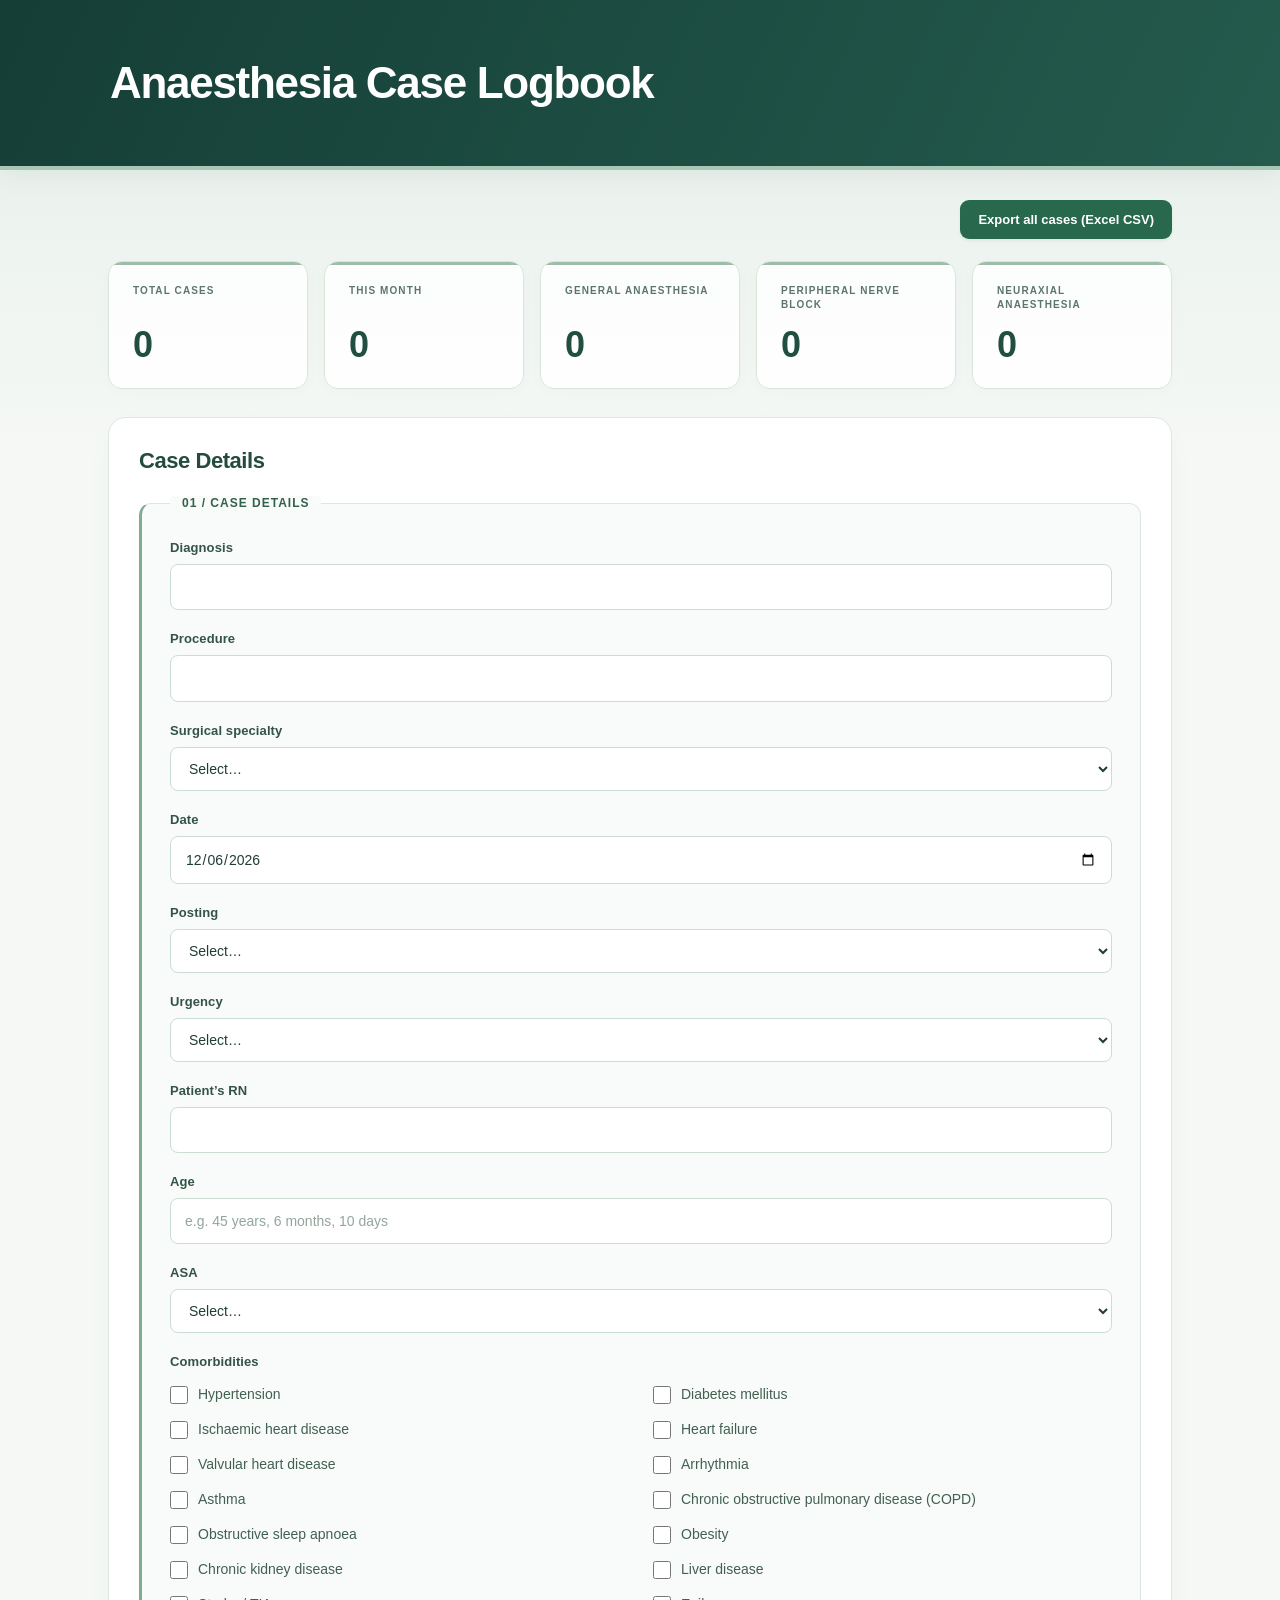
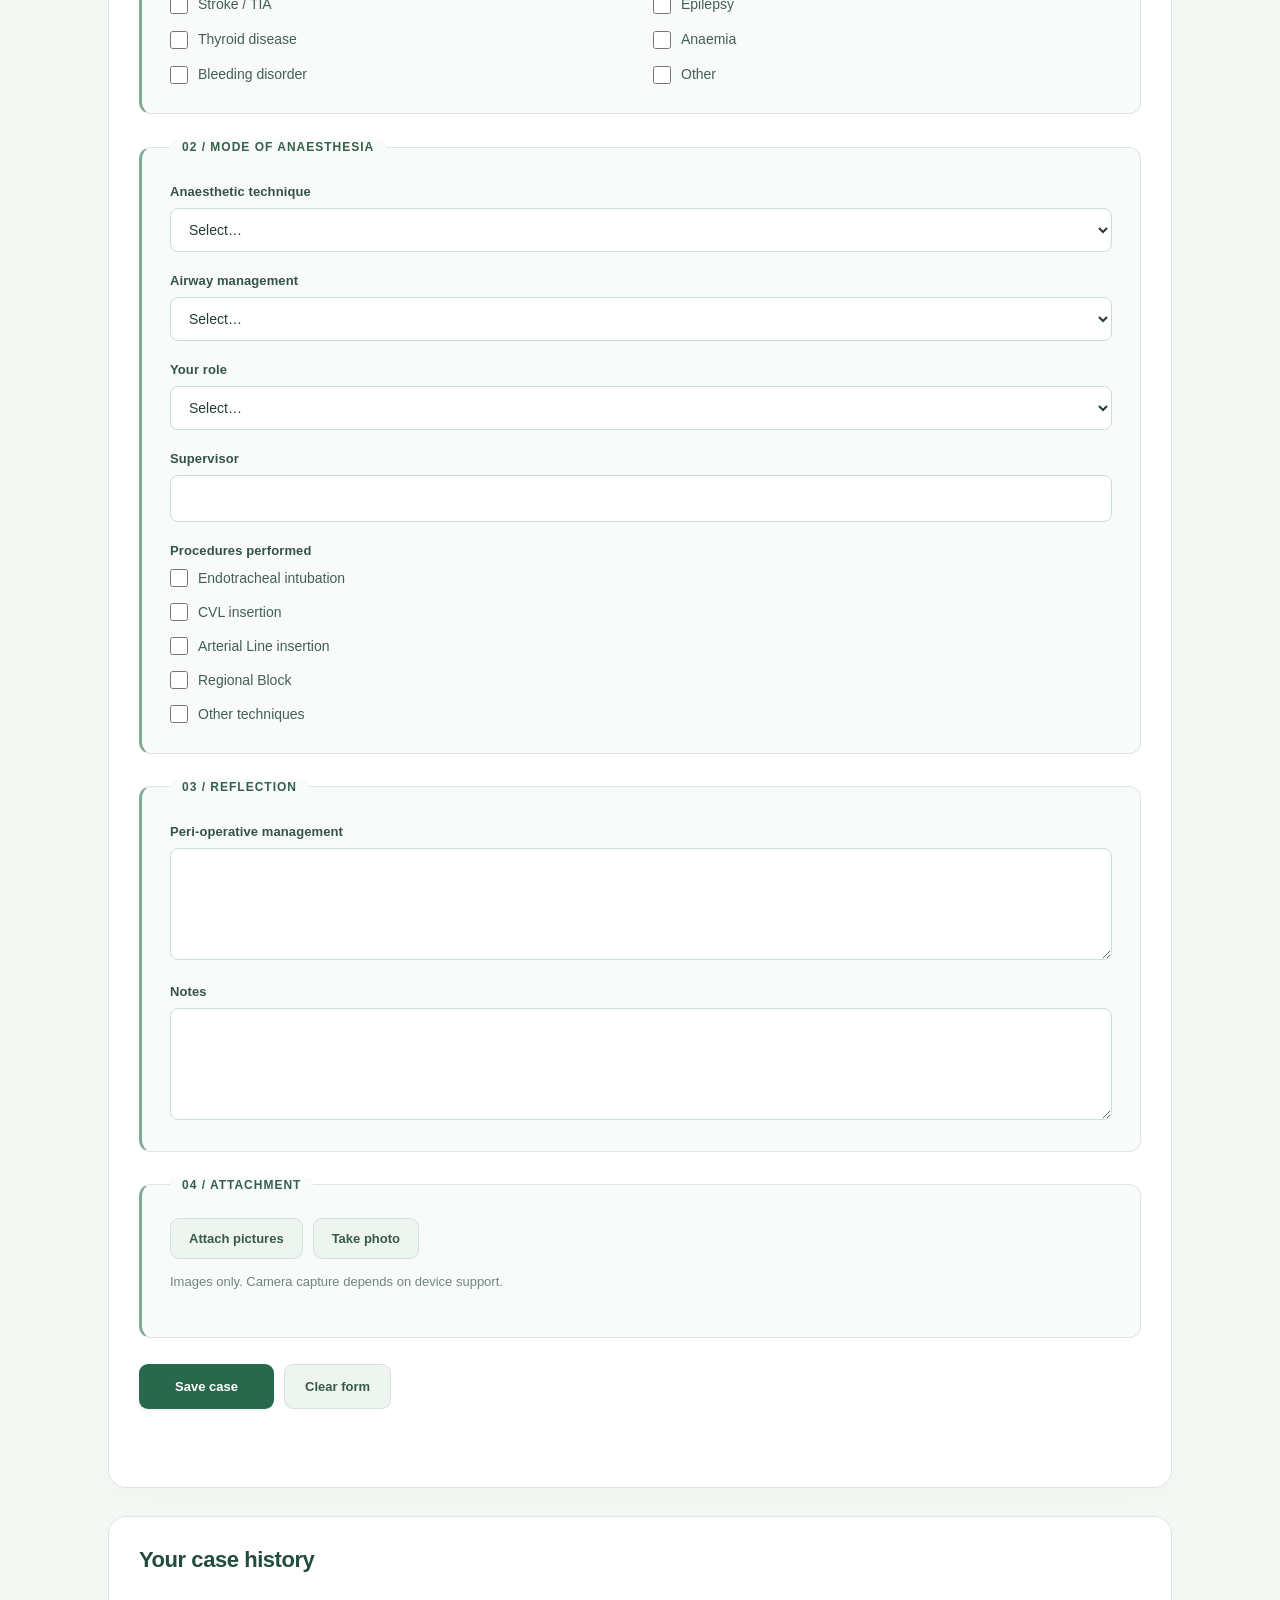
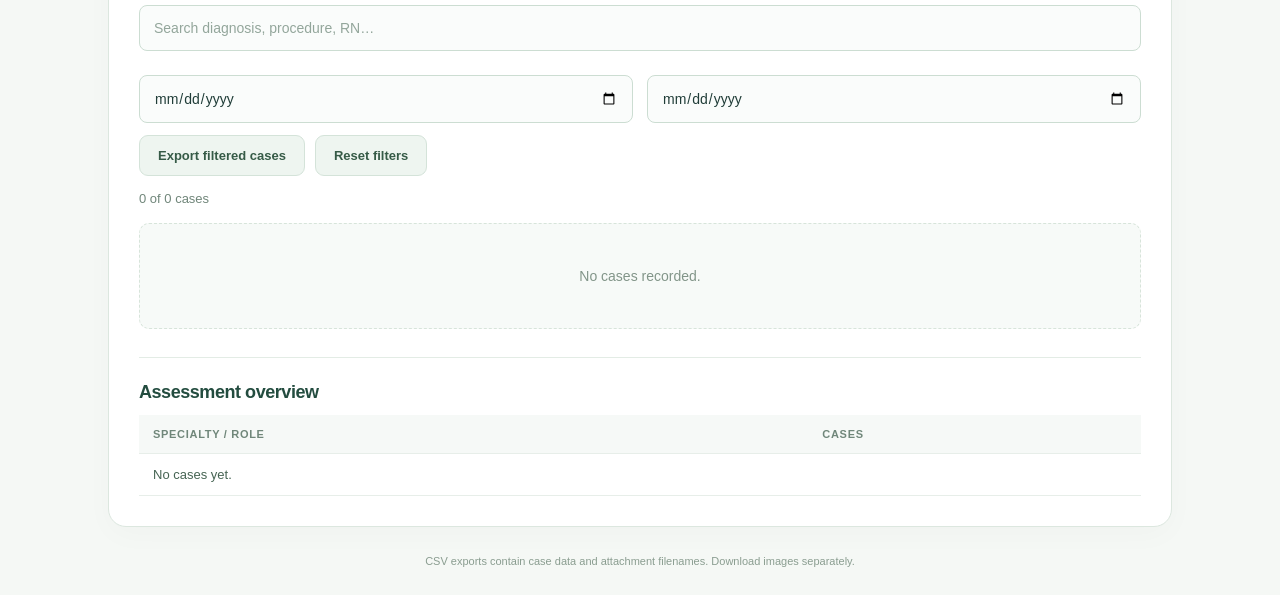
==== index.html @ fd847b2a "Add files via upload" ====
<!doctype html><html lang="en"><head><meta charset="utf-8"><meta name="viewport" content="width=device-width, initial-scale=1"><title>Anaesthesia Case Logbook</title><style>
:root{font-family:system-ui,sans-serif;color:#111111;background:#eeeeee}*{box-sizing:border-box}body{margin:0}header{background:#111111;color:white;padding:26px 5%;display:flex;justify-content:space-between;align-items:center}header small{color:#cccccc;letter-spacing:2px}h1{font-size:24px;margin:8px 0}main{max-width:960px;margin:30px auto;padding:0 24px}.intro{display:flex;justify-content:space-between;align-items:center}h2{font-size:30px;margin:10px 0}p{color:#666666;line-height:1.6}.stats{display:grid;grid-template-columns:repeat(4,1fr);gap:14px;margin:24px 0}.stat,.panel{background:white;border:1px solid #cccccc;border-radius:16px;padding:24px}.stat strong{display:block;font-size:30px;margin:8px 0}.stat span{font-size:13px;color:#666666}.layout{display:grid;grid-template-columns:1fr;gap:24px}.panel h3{margin:0 0 8px;font-size:20px}.fields{display:grid;grid-template-columns:1fr;gap:16px}.wide{grid-column:1/-1}label{font-size:13px;font-weight:600;display:block}input,select,textarea{width:100%;border:1px solid #cccccc;border-radius:8px;background:#fff;padding:11px;font:inherit;margin-top:7px;color:#111111}textarea{min-height:80px;resize:vertical}fieldset{border:0;margin:22px 0;padding:0}legend{font-size:11px;letter-spacing:1.8px;text-transform:uppercase;color:#666666;margin-bottom:16px}button,.button{background:#111111;color:white;border:0;border-radius:8px;padding:12px 18px;font:inherit;font-weight:600;cursor:pointer;text-decoration:none;display:inline-block}.secondary{background:#eeeeee;color:#111111}.actions{display:flex;gap:10px;flex-wrap:wrap}.notice{background:#eeeeee;padding:12px;border-radius:8px;font-size:12px;margin:18px 0;color:#666666}.muted{font-size:13px;color:#666666}.case{border-top:1px solid #cccccc;padding:17px 0}.case strong{display:block;margin:6px 0}.tag{font-size:11px;background:#eeeeee;padding:4px 8px;border-radius:20px;display:inline-block;margin-right:5px}.case button{font-size:12px;padding:6px 10px}.empty{text-align:center;padding:50px 10px;color:#666666}#status{min-height:24px;margin:12px 0;font-size:14px}footer{padding:30px;text-align:center;font-size:12px;color:#666666}.filters{display:flex;gap:10px}.filters input{margin:12px 0}.report{margin-top:24px}table{width:100%;border-collapse:collapse;font-size:13px}td,th{padding:10px;text-align:left;border-bottom:1px solid #cccccc}@media(max-width:850px){.layout{grid-template-columns:1fr}.stats{grid-template-columns:1fr 1fr}.intro{display:block}}@media(max-width:450px){.fields{grid-template-columns:1fr}.wide{grid-column:auto}header{display:block}}
.choices{display:grid;gap:10px;margin-top:10px}.choice{display:flex;align-items:center;gap:10px;font-weight:400}.choice input{width:18px;margin:0;accent-color:#111111}.fieldlabel{font-size:13px;font-weight:600}[hidden]{display:none!important}.attachmentgrid{display:grid;grid-template-columns:repeat(auto-fill,minmax(180px,1fr));gap:16px;margin-top:16px}.attachmentcard{border:1px solid #ccc;padding:12px;border-radius:8px}.attachmentcard img{width:100%;height:140px;object-fit:contain;background:#eee}.attachmentcard p{font-size:12px;overflow-wrap:anywhere}.attachmentcard button{font-size:12px;padding:7px 10px}.intro{justify-content:flex-end}button:disabled{opacity:.5;cursor:wait}button:focus-visible,input:focus-visible,textarea:focus-visible,select:focus-visible{outline:2px solid #111;outline-offset:3px}
:root{color:#193f44;background:#f4f7f6}header{background:#123f43}p{color:#627777}.stat,.panel{border-color:#dce7e3}.stat span{color:#637c7b}input,select,textarea{border-color:#ccdcd7;color:#193f44}legend{color:#678682}button,.button{background:#167368;color:white}.secondary{background:#e9f2ef;color:#28564f}.notice{background:#eef6f2;color:#4f6b64}.muted{color:#6b817d}.case,td,th{border-color:#e5eeea}.tag{background:#eaf4ef;color:#164b42}.empty{color:#7d918b}footer{color:#788c85}.choice input{accent-color:#167368}.attachmentcard{border-color:#ccdcd7}.attachmentcard img{background:#eef6f2}button:focus-visible,input:focus-visible,textarea:focus-visible,select:focus-visible{outline-color:#167368}

#form>fieldset{display:block;min-width:0;margin:24px 0;padding:24px;border:1px solid #ccdcd7;border-radius:12px;background:#f9fcfa}
#form>fieldset>legend{padding:0 10px;margin:0;font-size:13px;font-weight:700;letter-spacing:1px;color:#28564f;background:#f9fcfa}
#form>fieldset .fields{margin-top:4px}
@media(max-width:450px){#form>fieldset{padding:18px 14px}}

header{min-height:150px;padding:40px 5%}header h1{font-size:clamp(30px,4vw,44px);line-height:1.2;margin:0}.comorbiditychoices{grid-template-columns:repeat(2,minmax(0,1fr));gap:12px 20px}@media(max-width:550px){header{min-height:130px;padding:32px 24px}.comorbiditychoices{grid-template-columns:1fr}}

/* Refined clinical logbook appearance */
:root{font-family:-apple-system,BlinkMacSystemFont,"Segoe UI",sans-serif;color:#203d38;background:#edf3ef;font-size:15px}
body{background:linear-gradient(180deg,#e4eee8 0,#f5f8f5 440px);min-height:100vh}
header{min-height:170px;padding:42px max(28px,calc((100vw - 1060px)/2));background:linear-gradient(115deg,#153e36,#245b4d);border-bottom:4px solid #a8c8b5;box-shadow:0 6px 24px #153e3610}
header h1{font-size:clamp(30px,3.8vw,44px);font-weight:650;letter-spacing:-1.3px;line-height:1.2;max-width:800px;color:#fff}
main{max-width:1120px;padding:0 28px;margin:30px auto 0}.intro{margin-bottom:22px}.intro button{font-size:13px}
.stats{gap:16px;margin:0 0 28px}.stat{border:1px solid #d9e6de;border-radius:14px;padding:22px 24px;background:#ffffffd9;box-shadow:0 4px 16px #1e493405;position:relative;overflow:hidden}.stat:before{content:"";position:absolute;top:0;left:0;right:0;height:3px;background:#9fbcab}.stat strong{font-size:36px;font-weight:600;letter-spacing:-1px;margin:12px 0 0;color:#204e40}.stat span{font-size:10px;font-weight:700;letter-spacing:1.1px;color:#5c766b}
.layout{gap:28px}.panel{padding:30px;border:1px solid #dce7df;border-radius:18px;background:#fff;box-shadow:0 8px 30px #203d3806}.panel h3{font-size:22px;font-weight:650;letter-spacing:-.45px;color:#234c3f;margin-bottom:20px}
#form>fieldset{margin:22px 0 26px;padding:26px 28px 28px;border:1px solid #dbe7df;border-left:3px solid #83aa94;border-radius:12px;background:#f8fbf9}
#form>fieldset>legend{font-size:12px;letter-spacing:1px;font-weight:750;color:#35604b;padding:0 12px;background:#f8fbf9;border-radius:4px}
.fields{gap:21px}.fields>div>label,.fieldlabel{font-size:13px;font-weight:600;letter-spacing:.1px;color:#345347}
input,select,textarea{margin-top:9px;padding:12px 14px;border:1px solid #ccddd2;border-radius:8px;background:#fff;color:#203d38;font-size:14px;line-height:1.45;transition:border-color .15s,box-shadow .15s}
textarea{min-height:112px}input::placeholder,textarea::placeholder{color:#93a69b}
input:focus,select:focus,textarea:focus{outline:none;border-color:#5b9272;box-shadow:0 0 0 3px #dfeee4}
button,.button{background:#28694e;border-radius:9px;padding:12px 18px;font-size:13px;font-weight:650;box-shadow:0 2px 3px #193f4410;transition:background .15s,transform .15s}
button:hover{background:#20583f}button:active{transform:translateY(1px)}.secondary{background:#eef5f0;color:#365b47;border:1px solid #d4e3d9;box-shadow:none}.secondary:hover{background:#e2ede5}.actions{gap:10px}#save{min-width:135px;padding:14px 24px}#reset{padding:14px 20px}
.choices{gap:13px}.choice{font-size:14px;color:#426052;font-weight:400;line-height:1.5}.choice input{accent-color:#28694e;box-shadow:none;flex-shrink:0;width:18px;height:18px}.comorbiditychoices{gap:14px 24px;padding-top:5px}
.tag{background:#eef5f0;color:#48705a;border:1px solid #e0ebe3;padding:5px 10px;font-size:11px;line-height:1.5;margin:3px 5px 3px 0}
.case{padding:22px 0;border-color:#e5ede7}.case strong{font-size:17px;font-weight:600;color:#2a4e3c;margin:8px 0}.case .muted{font-size:12px}.case button{padding:8px 13px;font-size:12px}
.muted,p{color:#70867a}.filters{gap:14px}.filters input{background:#fafcfb}.empty{padding:44px 20px;background:#f7faf8;border:1px dashed #d7e4da;border-radius:10px;font-size:14px;color:#829589}
.report{padding-top:24px;margin-top:28px;border-top:1px solid #e3ece5}.report h3{font-size:18px;margin-bottom:12px}th{font-size:11px;text-transform:uppercase;letter-spacing:.7px;color:#70877a;background:#f6f9f7}td,th{padding:13px 14px;border-color:#e7eee9}td{color:#466453}
.attachmentcard{border-color:#d5e2d8;background:white;padding:14px;border-radius:10px}.attachmentcard img{background:#f2f7f3;border-radius:5px}.attachmentcard p{color:#5f7a68}.attachmentgrid{gap:16px}#status{color:#28694e}footer{font-size:11px;padding:28px;color:#8a9d90}
@media(max-width:650px){main{padding:0 16px;margin-top:22px}header{padding:34px 24px;min-height:145px}header h1{letter-spacing:-.8px}.stats{gap:10px}.stat{padding:18px 16px}.stat strong{font-size:30px}.panel{padding:20px 16px;border-radius:14px}#form>fieldset{padding:22px 16px}.panel h3{font-size:20px}.filters{flex-wrap:wrap}.filters input{flex:1;min-width:130px}}
@media(prefers-reduced-motion:reduce){*{transition:none!important}}
.stats{grid-template-columns:repeat(5,minmax(0,1fr))}.stat span{display:block;min-height:28px;line-height:1.4}@media(max-width:850px){.stats{grid-template-columns:repeat(3,minmax(0,1fr))}}@media(max-width:550px){.stats{grid-template-columns:repeat(2,minmax(0,1fr))}}</style></head><body><header><div><h1>Anaesthesia Case Logbook</h1></div></header><main><div class="intro"><button id="export">Export all cases (Excel CSV)</button></div><div class="stats"><div class="stat"><span>TOTAL CASES</span><strong id="total">0</strong></div><div class="stat"><span>THIS MONTH</span><strong id="month">0</strong></div><div class="stat"><span>GENERAL ANAESTHESIA</span><strong id="ga">0</strong></div><div class="stat"><span>PERIPHERAL NERVE BLOCK</span><strong id="peripheral">0</strong></div><div class="stat"><span>NEURAXIAL ANAESTHESIA</span><strong id="neuraxial">0</strong></div></div><div class="layout"><section class="panel"><h3 id="formtitle">Case Details</h3><form id="form"><fieldset><legend>01 / Case details</legend><div class="fields" id="details"></div></fieldset><fieldset><legend>02 / Mode of Anaesthesia</legend><div class="fields" id="anaesthesia"></div></fieldset><fieldset><legend>03 / Reflection</legend><div class="fields" id="reflection"></div></fieldset><fieldset><legend>04 / Attachment</legend><div class="actions"><button type="button" id="attach" class="secondary">Attach pictures</button><button type="button" id="camera" class="secondary">Take photo</button></div><input type="file" id="fileinput" accept="image/*" multiple hidden><input type="file" id="camerainput" accept="image/*" capture="environment" hidden><p class="muted">Images only. Camera capture depends on device support.</p><div id="attachments" class="attachmentgrid"></div><div id="attachmentstatus" role="status" class="muted"></div></fieldset><div class="actions"><button id="save" type="submit">Save case</button><button class="secondary" type="button" id="reset">Clear form</button></div><div id="status" role="status" aria-live="polite"></div></form></section><section class="panel"><h3>Your case history</h3><div class="filters"><input id="search" aria-label="Search cases" placeholder="Search diagnosis, procedure, RN…"></div><div class="filters"><input type="date" id="from" aria-label="Filter from date"><input type="date" id="to" aria-label="Filter to date"></div><div class="actions"><button id="filteredexport" class="secondary">Export filtered cases</button><button id="clearfilters" class="secondary">Reset filters</button></div><p id="count" class="muted"></p><div id="cases"></div><section class="report"><h3>Assessment overview</h3><table><thead><tr><th>Specialty / Role</th><th>Cases</th></tr></thead><tbody id="summary"></tbody></table></section></section></div></main><footer>CSV exports contain case data and attachment filenames. Download images separately.</footer><script>
const fields=[["diagnosis", "Diagnosis", "text", "details", false], ["procedure", "Procedure", "text", "details", true], ["specialty", "Surgical specialty", ["General surgery", "Orthopaedics", "Obstetrics", "Gynaecology", "ENT", "Urology", "Ophthalmology", "Neurosurgery", "Cardiothoracic", "Vascular", "Plastic surgery", "Paediatric surgery", "Other"], "details", true], ["specialtyOther", "Specify surgical specialty", "text", "details", false], ["date", "Date", "date", "details", true], ["posting", "Posting", ["General", "Paediatric", "Obstetric", "Regional Anaesthesia", "Neuroanaesthesia", "Cardiothoracic (CTC)", "Vascular"], "details", false], ["urgency", "Urgency", ["Elective", "Semi-emergency", "Emergency"], "details", true], ["rn", "Patient\u2019s RN", "text", "details", false], ["age", "Age", "text", "details", false], ["asa", "ASA", ["I", "II", "III", "IV", "V", "VI"], "details", false], ["comorbidities", "Comorbidities", "multi", "details", false], ["comorbiditiesOther", "Other comorbidities", "textarea", "details", false], ["technique", "Anaesthetic technique", ["General anaesthesia", "Total Intravenous Anaesthesia (TIVA)", "Spinal", "Epidural", "Combined spinal\u2013epidural", "Peripheral nerve block", "General + regional", "Sedation", "Monitored anaesthesia care", "Local anaesthesia", "Other"], "anaesthesia", true], ["airway", "Airway management", ["None / spontaneous", "Face mask", "Supraglottic airway", "Endotracheal tube", "Awake intubation", "Tracheostomy", "Other"], "anaesthesia", false], ["role", "Your role", ["Observed", "Assisted", "Performed under direct supervision", "Performed under indirect supervision", "Independent"], "anaesthesia", true], ["supervisor", "Supervisor", "text", "anaesthesia", false], ["skills", "Procedures performed", "multi", "anaesthesia", false], ["cvlSite", "Site of CVL", "text", "anaesthesia", false], ["regionalBlock", "Specify regional block", "text", "anaesthesia", false], ["otherTechniques", "Specify other techniques", "text", "anaesthesia", false], ["management", "Peri-operative management", "textarea", "reflection", false], ["notes", "Notes", "textarea", "reflection", false]];
let records=[],editing=null,pendingAttachments=[],attachmentURLs=[];let attachmentDB;const $=id=>document.getElementById(id),esc=s=>String(s??'').replace(/[&<>"']/g,c=>({'&':'&amp;','<':'&lt;','>':'&gt;','"':'&quot;',"'":'&#39;'}[c]));
const comorbidityOptions=['Hypertension','Diabetes mellitus','Ischaemic heart disease','Heart failure','Valvular heart disease','Arrhythmia','Asthma','Chronic obstructive pulmonary disease (COPD)','Obstructive sleep apnoea','Obesity','Chronic kidney disease','Liver disease','Stroke / TIA','Epilepsy','Thyroid disease','Anaemia','Bleeding disorder','Other'];
const skillOptions=['Endotracheal intubation','CVL insertion','Arterial Line insertion','Regional Block','Other techniques'];
for(const [key,label,type,section,required] of fields){
 let control;
 if(type==='multi'){control='<div id="'+key+'" class="choices '+(key==='comorbidities'?'comorbiditychoices':'')+'">'+(key==='comorbidities'?comorbidityOptions:skillOptions).map((v,i)=>'<label class="choice"><input type="checkbox" name="'+key+'" value="'+esc(v)+'" id="'+key+i+'">'+esc(v)+'</label>').join('')+'</div>'}
 else if(Array.isArray(type)){control='<select id="'+key+'" name="'+key+'" '+(required?'required':'')+'><option value="">Select…</option>'+type.map(v=>'<option>'+esc(v)+'</option>').join('')+'</select>'}
 else if(type==='textarea'){control='<textarea maxlength="3000" id="'+key+'" name="'+key+'"></textarea>'}
 else {control='<input id="'+key+'" name="'+key+'" type="'+type+'" '+(required?'required':'')+' '+(type==='number'?'min="0" max="150" step="0.1"':'maxlength="300"')+'>'}
 if(key==='cvlSite')control=control.replace('maxlength="300"','maxlength="300" placeholder="e.g. Right internal jugular, left femoral, subclavian"');
 if(key==='age')control=control.replace('maxlength="300"','maxlength="300" placeholder="e.g. 45 years, 6 months, 10 days"');
 const wrapper=document.createElement('div');wrapper.className=(type==='textarea'||type==='multi'||['procedure','diagnosis'].includes(key))?'wide':'';wrapper.id=key+'Field';wrapper.innerHTML=(type==='multi'?'<div class="fieldlabel">'+label+'</div>':'<label for="'+key+'">'+label+'</label>')+control;$(section).appendChild(wrapper)
}
function selectedComorbidities(){return [...document.querySelectorAll('input[name="comorbidities"]:checked')].map(x=>x.value)}
function selectedSkills(){return [...document.querySelectorAll('input[name="skills"]:checked')].map(x=>x.value)}
function conditional(){const selected=selectedSkills();for(const [key,show] of [['cvlSite',selected.includes('CVL insertion')],['comorbiditiesOther',selectedComorbidities().includes('Other')],['specialtyOther',$('specialty').value==='Other'],['regionalBlock',selected.includes('Regional Block')],['otherTechniques',selected.includes('Other techniques')]]){$(key+'Field').hidden=!show;$(key).disabled=!show;$(key).required=show}}
$('specialty').onchange=conditional;for(const input of document.querySelectorAll('input[name="skills"],input[name="comorbidities"]'))input.onchange=conditional;
function normalise(r){const data={...r};if(!Array.isArray(data.comorbidities)){const old=data.comorbidities||'';data.comorbidities=old?['Other']:[];data.comorbiditiesOther=data.comorbiditiesOther||old}if(!Array.isArray(data.skills)){const old=data.skills||'';data.skills=old?['Other techniques']:[];data.otherTechniques=data.otherTechniques||old}if(data.urgency==='Urgent')data.urgency='Semi-emergency';if(data.notes===undefined)data.notes=data.learning||'';if(data.ageUnit&&data.age!==''&&data.age!=null&&/^\d+(\.\d+)?$/.test(String(data.age)))data.age=String(data.age)+' '+data.ageUnit.toLowerCase();delete data.ageUnit;data.attachments=data.attachments||[];return data}
conditional();

function localDate(){const d=new Date();return d.getFullYear()+'-'+String(d.getMonth()+1).padStart(2,'0')+'-'+String(d.getDate()).padStart(2,'0')}$('date').value=localDate();
async function api(path,opts={}){const storageKey='anaesthesia-case-logbook-v1';let list;try{list=JSON.parse(localStorage.getItem(storageKey)||'[]')}catch{throw Error('Saved data could not be read. Do not clear browser data; keep your backup.')}if(opts.method==='POST'){let data=JSON.parse(opts.body);const now=new Date().toISOString();const old=list.find(x=>x.id===data.id);data={...normalise(old||{}),...data};delete data.ageUnit;data.id=data.id||crypto.randomUUID();data.createdAt=old?.createdAt||now;data.updatedAt=now;list=list.filter(x=>x.id!==data.id);list.push(data);try{localStorage.setItem(storageKey,JSON.stringify(list))}catch{throw Error('Browser storage is unavailable or full. Export your cases for backup.')}return data}if(opts.method==='DELETE'){const id=new URL(path,'https://local.test').searchParams.get('id');localStorage.setItem(storageKey,JSON.stringify(list.filter(x=>x.id!==id)));return {ok:true}}return list.map(normalise).sort((a,b)=>b.date.localeCompare(a.date)||b.updatedAt.localeCompare(a.updatedAt))}
function filtered(){const q=$('search').value.toLowerCase();return records.filter(r=>(!$('from').value||r.date>=$('from').value)&&(!$('to').value||r.date<=$('to').value)&&fields.some(([k])=>String(r[k]||'').toLowerCase().includes(q)))}
function render(){const list=filtered();$('total').textContent=records.length;$('month').textContent=records.filter(r=>r.date.startsWith(localDate().slice(0,7))).length;$('ga').textContent=records.filter(r=>(r.technique.startsWith('General')||r.technique==='Total Intravenous Anaesthesia (TIVA)')).length;$('peripheral').textContent=records.filter(r=>r.technique==='Peripheral nerve block').length;$('neuraxial').textContent=records.filter(r=>['Spinal','Epidural','Combined spinal–epidural'].includes(r.technique)).length;$('count').textContent=list.length+' of '+records.length+' cases';$('cases').innerHTML=list.length?list.map(r=>'<article class="case"><span class="muted">'+esc(r.date)+' · '+esc(r.diagnosis||'No diagnosis')+'</span><strong>'+esc(r.procedure)+'</strong><div><span class="tag">'+esc(r.specialty==='Other'?r.specialtyOther||'Other':r.specialty)+'</span><span class="tag">'+esc(r.technique)+'</span></div><p class="muted">'+esc(r.role)+(r.attachments?.length?' · '+r.attachments.length+' attachment(s)':'')+'</p><div class="actions"><button class="secondary" data-edit="'+r.id+'">View / edit</button><button class="secondary" data-delete="'+r.id+'">Delete</button></div></article>').join(''):'<div class="empty">'+(records.length?'No cases match your filters.':'No cases recorded.')+'</div>';let counts={};for(const r of records){for(const k of ['specialty','role']){const name=(k==='role'?'Role: ':'')+(k==='specialty'&&r.specialty==='Other'?(r.specialtyOther||'Other'):r[k]);counts[name]=(counts[name]||0)+1}}$('summary').innerHTML=Object.entries(counts).sort((a,b)=>b[1]-a[1]).map(([k,v])=>'<tr><td>'+esc(k)+'</td><td>'+v+'</td></tr>').join('')||'<tr><td colspan="2">No cases yet.</td></tr>'}
function reset(){$('attachmentstatus').textContent='';pendingAttachments=[];renderAttachments();editing=null;$('form').reset();$('date').value=localDate();$('save').textContent='Save case';$('formtitle').textContent='Case Details';conditional()}
$('form').onsubmit=async e=>{e.preventDefault();const data=Object.fromEntries(new FormData(e.target));data.skills=selectedSkills();data.comorbidities=selectedComorbidities();for(const key of ['specialtyOther','regionalBlock','otherTechniques','cvlSite','comorbiditiesOther'])if($(key).disabled)data[key]='';data.attachments=pendingAttachments.map(({id,name,type})=>({id,name,type}));if(editing)data.id=editing;$('save').disabled=true;$('status').textContent='Saving…';try{const previous=records.find(r=>r.id===editing)?.attachments||[];await persistAttachments();await api('/api/cases',{method:'POST',body:JSON.stringify(data)});for(const item of previous)if(!data.attachments.some(a=>a.id===item.id))await attachmentOp('delete',item.id).catch(()=>{});records=await api('/api/cases');reset();render();$('status').textContent='Case saved successfully.'}catch(e){$('status').textContent=e.message+' Your form has been kept; try again.'}finally{$('save').disabled=false}};
$('reset').onclick=()=>{reset();$('status').textContent=''};$('cases').onclick=async e=>{const edit=e.target.dataset.edit,del=e.target.dataset.delete;if(edit){const r=records.find(x=>x.id===edit);for(const [k] of fields){if(k==='skills'||k==='comorbidities'){for(const input of document.querySelectorAll('input[name="'+k+'"]'))input.checked=r[k].includes(input.value)}else $(k).value=r[k]??''}pendingAttachments=(r.attachments||[]).map(a=>({...a}));renderAttachments();conditional();editing=r.id;$('save').textContent='Update case';$('formtitle').textContent='Case Details — Edit';$('formtitle').scrollIntoView({behavior:'smooth'});$('status').textContent=''}if(del&&confirm('Delete this case permanently?')){try{const deleted=records.find(r=>r.id===del);await api('/api/cases?id='+del,{method:'DELETE'});for(const a of deleted?.attachments||[])await attachmentOp('delete',a.id).catch(()=>{});records=records.filter(r=>r.id!==del);if(editing===del)reset();render()}catch(e){$('status').textContent=e.message}}};
for(const id of ['search','from','to'])$(id).oninput=render;$('clearfilters').onclick=()=>{for(const id of ['search','from','to'])$(id).value='';render()};
function download(rows){const safe=v=>{let s=(Array.isArray(v)?v.join('; '):String(v??''));if(/^[\s]*[=+@-]/.test(s))s="'"+s;return '"'+s.replace(/"/g,'""')+'"'};const csv='\uFEFF'+[[...fields.map(f=>safe(f[1])),safe('Attachments')].join(','),...rows.map(r=>[...fields.map(([k])=>safe(r[k])),safe((r.attachments||[]).map(a=>a.name).join('; '))].join(','))].join('\r\n');const url=URL.createObjectURL(new Blob([csv],{type:'text/csv;charset=utf-8'}));const a=document.createElement('a');a.href=url;a.download='anaesthesia-logbook-'+localDate()+'.csv';a.click();setTimeout(()=>URL.revokeObjectURL(url),1000)}$('export').onclick=()=>download(records);$('filteredexport').onclick=()=>download(filtered());api('/api/cases').then(r=>{records=r;render()}).catch(e=>{$('cases').innerHTML='<p>Unable to load cases. Please refresh to try again.</p>';$('status').textContent=e.message;$('save').disabled=true;$('export').disabled=true;$('filteredexport').disabled=true});

function openAttachmentDB(){if(!attachmentDB)attachmentDB=new Promise((resolve,reject)=>{if(!window.indexedDB){reject(Error('Image storage is unavailable in this browser.'));return}const req=indexedDB.open('anaesthesia-logbook-attachments',1);req.onupgradeneeded=()=>req.result.createObjectStore('images',{keyPath:'id'});req.onsuccess=()=>resolve(req.result);req.onerror=()=>{attachmentDB=null;reject(Error('Could not open image storage.'))}});return attachmentDB}
async function attachmentOp(action,value){const db=await openAttachmentDB();return new Promise((resolve,reject)=>{const tx=db.transaction('images',action==='get'?'readonly':'readwrite');const store=tx.objectStore('images');const req=store[action](value);let result;req.onsuccess=()=>{result=req.result};tx.oncomplete=()=>resolve(result);tx.onerror=tx.onabort=()=>reject(Error('Image storage failed or is full. Your form has been kept.'))})}
async function persistAttachments(){for(const a of pendingAttachments)if(a.blob)await attachmentOp('put',{id:a.id,blob:a.blob,name:a.name,type:a.type})}
async function renderAttachments(){for(const u of attachmentURLs)URL.revokeObjectURL(u);attachmentURLs=[];const version=++renderAttachments.version;$('attachments').innerHTML='';for(const a of pendingAttachments){const card=document.createElement('div');card.className='attachmentcard';card.innerHTML='<img alt="Attachment preview"><p>'+esc(a.name)+'</p><div class="actions"><button type="button" class="secondary" data-download="'+a.id+'">Download</button><button type="button" class="secondary" data-remove="'+a.id+'">Remove</button></div>';$('attachments').appendChild(card);try{const blob=a.blob||(await attachmentOp('get',a.id))?.blob;if(version!==renderAttachments.version)return;if(blob){const u=URL.createObjectURL(blob);attachmentURLs.push(u);card.querySelector('img').src=u}else card.querySelector('img').alt='Image unavailable'}catch(e){$('attachmentstatus').textContent=e.message}}}
renderAttachments.version=0;
async function addImages(input){$('attachmentstatus').textContent='';try{const files=[...input.files];if(files.some(f=>!f.type.startsWith('image/')))throw Error('Please select image files only.');for(const file of files)pendingAttachments.push({id:crypto.randomUUID(),name:file.name,type:file.type,blob:file});await renderAttachments();$('attachmentstatus').textContent='Save the case to store attachments.'}catch(e){$('attachmentstatus').textContent=e.message}finally{input.value=''}}
$('attach').onclick=()=>$('fileinput').click();$('camera').onclick=()=>$('camerainput').click();$('fileinput').onchange=()=>addImages($('fileinput'));$('camerainput').onchange=()=>addImages($('camerainput'));
$('attachments').onclick=async e=>{const id=e.target.dataset.remove,download=e.target.dataset.download;if(id){pendingAttachments=pendingAttachments.filter(a=>a.id!==id);await renderAttachments();$('attachmentstatus').textContent='Save the case to apply changes.'}if(download){try{const a=pendingAttachments.find(a=>a.id===download);const blob=a.blob||(await attachmentOp('get',a.id))?.blob;if(!blob)throw Error('Image unavailable.');const u=URL.createObjectURL(blob),link=document.createElement('a');link.href=u;link.download=a.name;link.click();setTimeout(()=>URL.revokeObjectURL(u),1000)}catch(e){$('attachmentstatus').textContent=e.message}}};
</script></body></html>
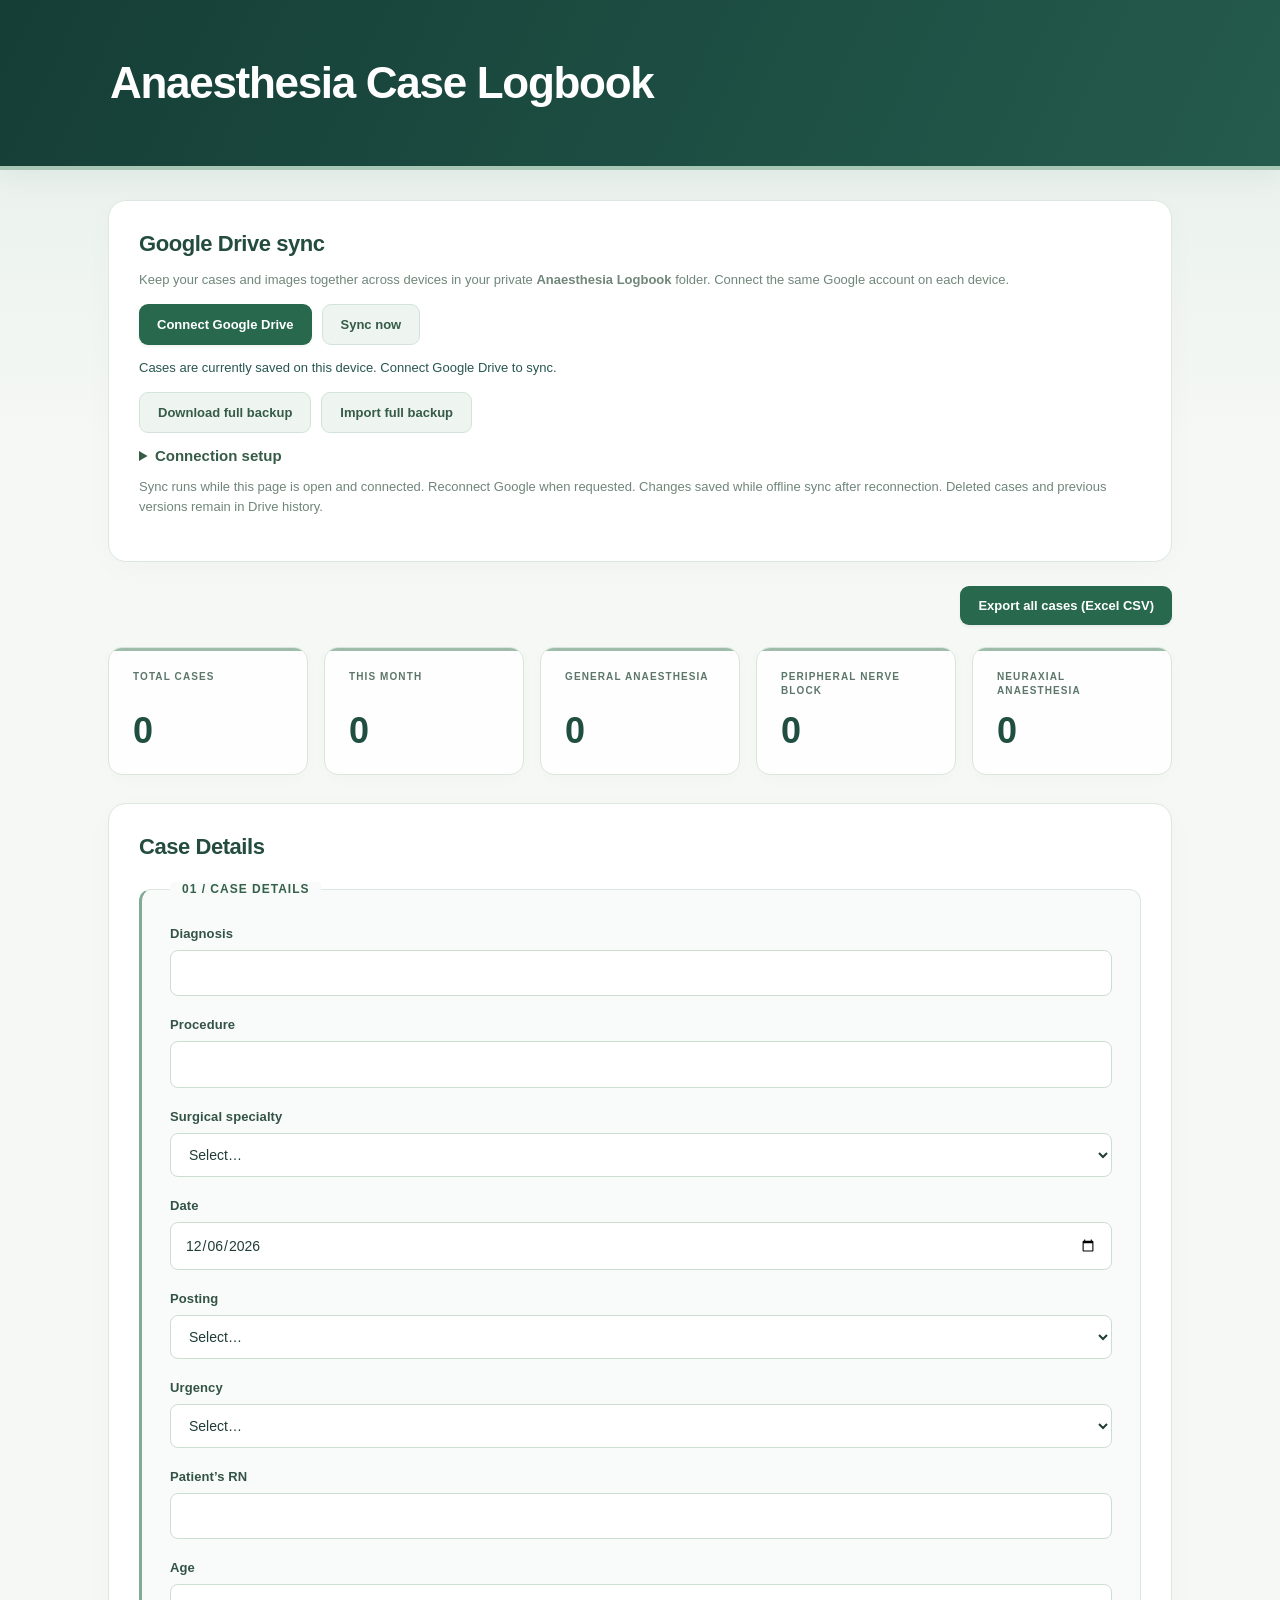
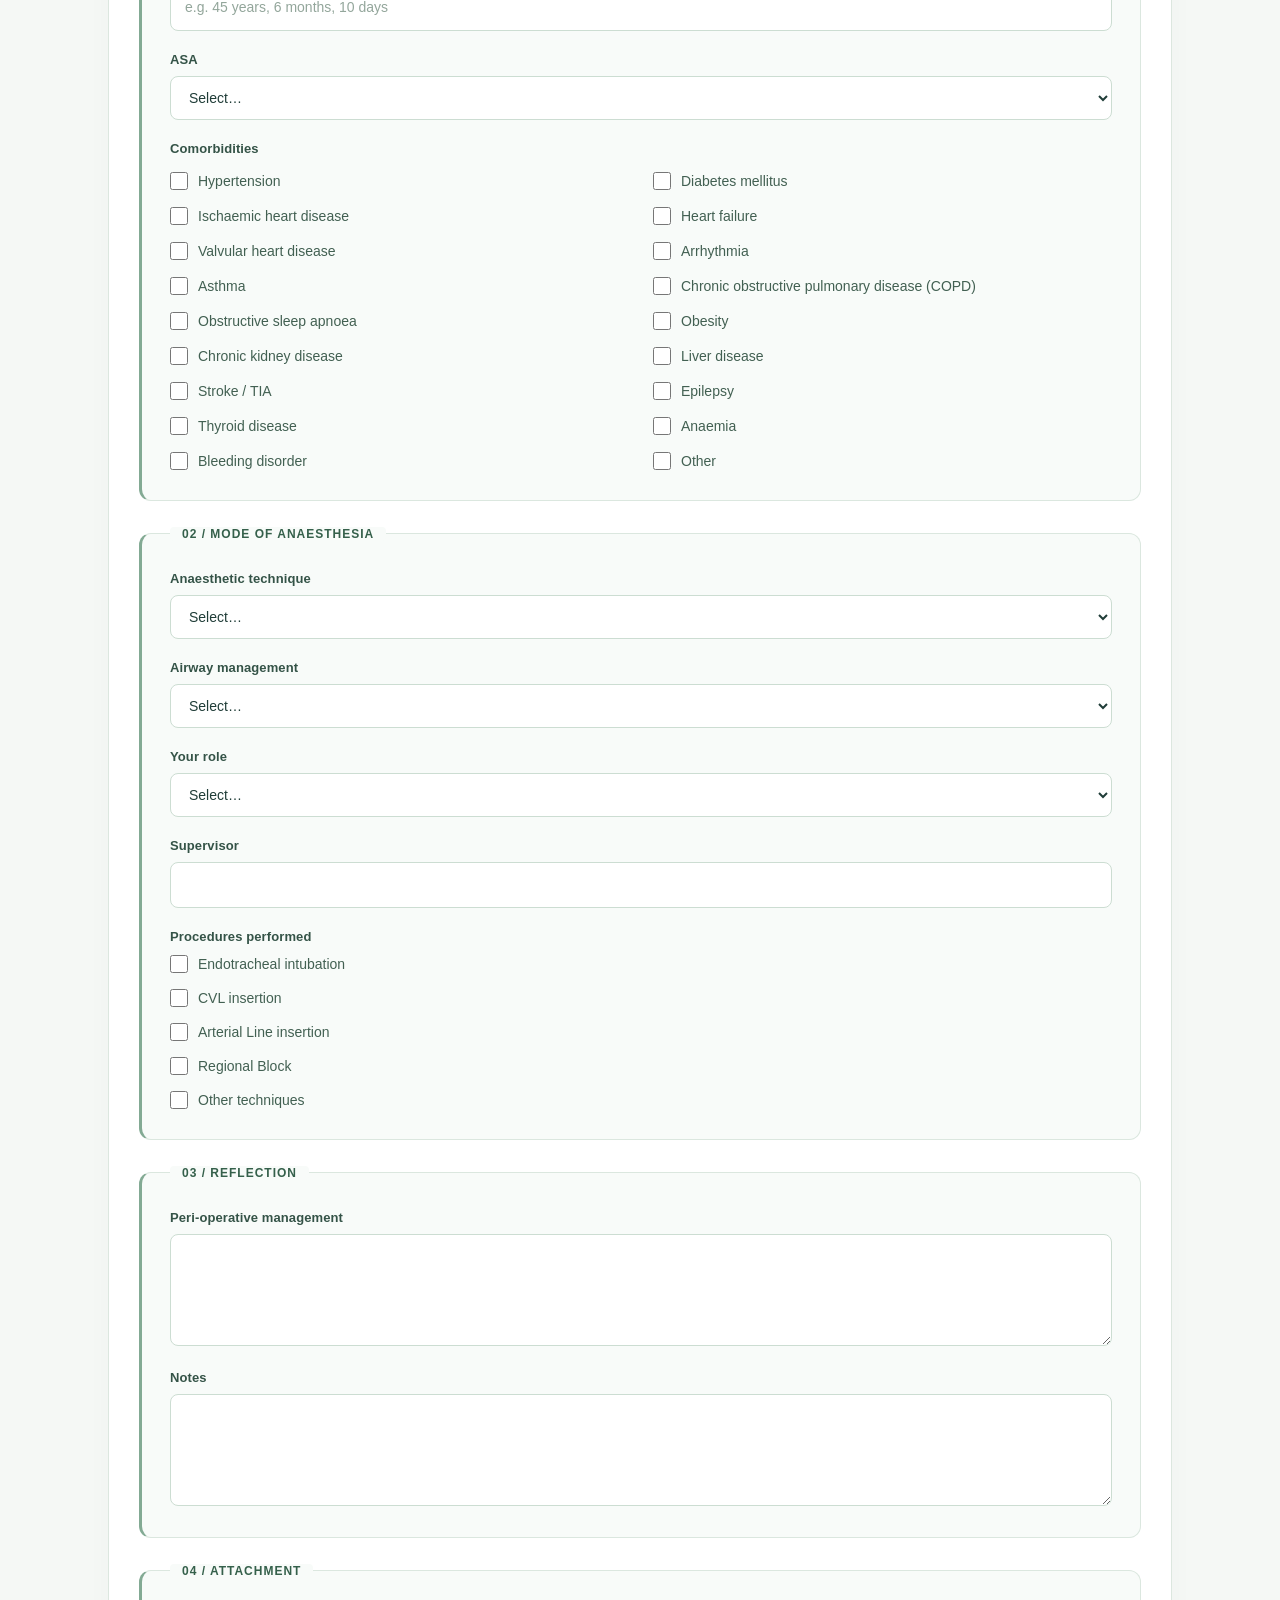
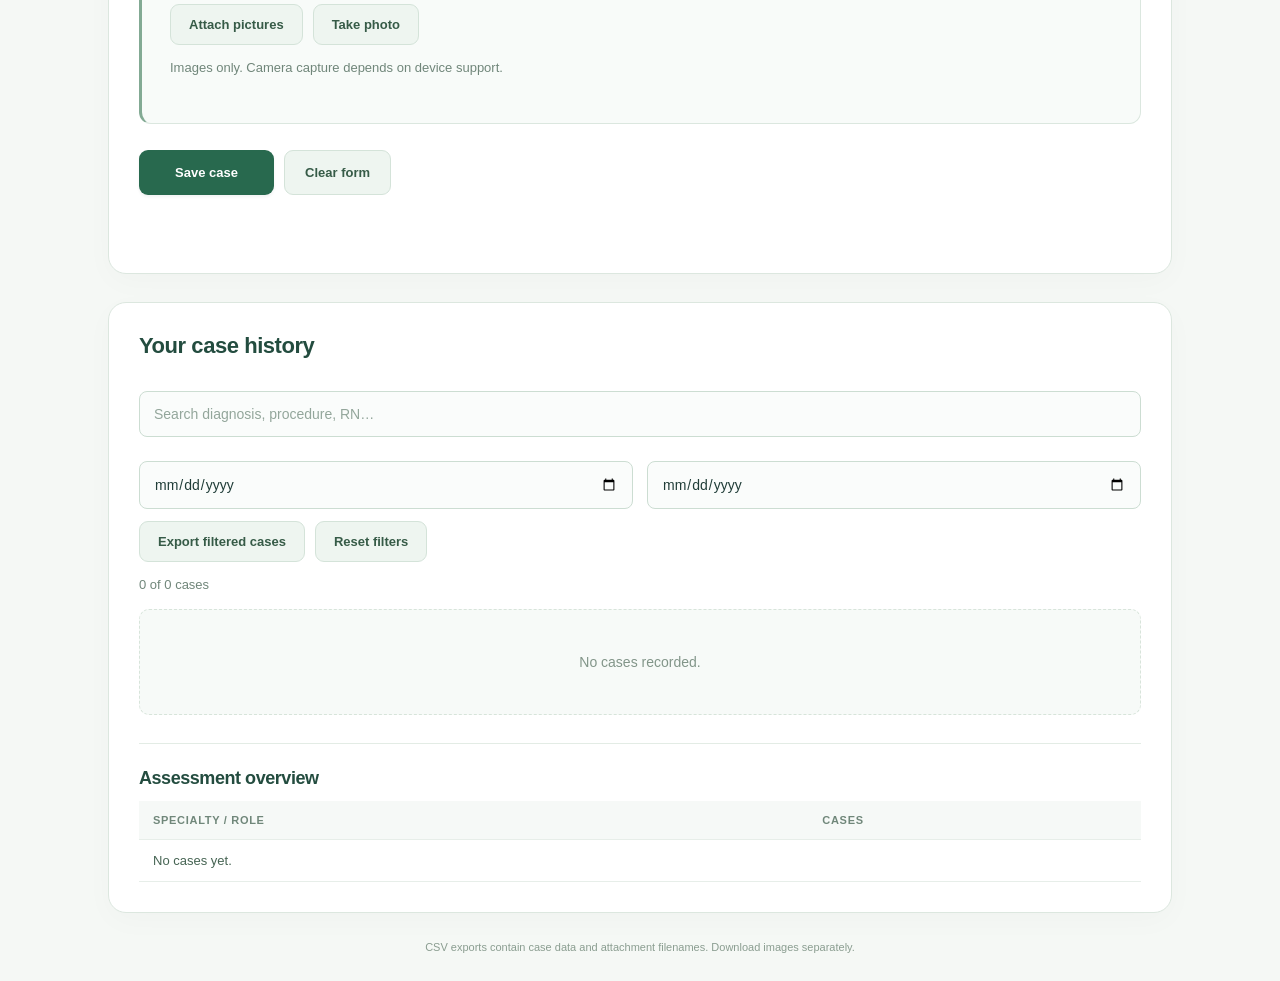
==== commit bafe6290: "Add files via upload" ====
--- a/index.html
+++ b/index.html
@@ -34,7 +34,9 @@
 .attachmentcard{border-color:#d5e2d8;background:white;padding:14px;border-radius:10px}.attachmentcard img{background:#f2f7f3;border-radius:5px}.attachmentcard p{color:#5f7a68}.attachmentgrid{gap:16px}#status{color:#28694e}footer{font-size:11px;padding:28px;color:#8a9d90}
 @media(max-width:650px){main{padding:0 16px;margin-top:22px}header{padding:34px 24px;min-height:145px}header h1{letter-spacing:-.8px}.stats{gap:10px}.stat{padding:18px 16px}.stat strong{font-size:30px}.panel{padding:20px 16px;border-radius:14px}#form>fieldset{padding:22px 16px}.panel h3{font-size:20px}.filters{flex-wrap:wrap}.filters input{flex:1;min-width:130px}}
 @media(prefers-reduced-motion:reduce){*{transition:none!important}}
-.stats{grid-template-columns:repeat(5,minmax(0,1fr))}.stat span{display:block;min-height:28px;line-height:1.4}@media(max-width:850px){.stats{grid-template-columns:repeat(3,minmax(0,1fr))}}@media(max-width:550px){.stats{grid-template-columns:repeat(2,minmax(0,1fr))}}</style></head><body><header><div><h1>Anaesthesia Case Logbook</h1></div></header><main><div class="intro"><button id="export">Export all cases (Excel CSV)</button></div><div class="stats"><div class="stat"><span>TOTAL CASES</span><strong id="total">0</strong></div><div class="stat"><span>THIS MONTH</span><strong id="month">0</strong></div><div class="stat"><span>GENERAL ANAESTHESIA</span><strong id="ga">0</strong></div><div class="stat"><span>PERIPHERAL NERVE BLOCK</span><strong id="peripheral">0</strong></div><div class="stat"><span>NEURAXIAL ANAESTHESIA</span><strong id="neuraxial">0</strong></div></div><div class="layout"><section class="panel"><h3 id="formtitle">Case Details</h3><form id="form"><fieldset><legend>01 / Case details</legend><div class="fields" id="details"></div></fieldset><fieldset><legend>02 / Mode of Anaesthesia</legend><div class="fields" id="anaesthesia"></div></fieldset><fieldset><legend>03 / Reflection</legend><div class="fields" id="reflection"></div></fieldset><fieldset><legend>04 / Attachment</legend><div class="actions"><button type="button" id="attach" class="secondary">Attach pictures</button><button type="button" id="camera" class="secondary">Take photo</button></div><input type="file" id="fileinput" accept="image/*" multiple hidden><input type="file" id="camerainput" accept="image/*" capture="environment" hidden><p class="muted">Images only. Camera capture depends on device support.</p><div id="attachments" class="attachmentgrid"></div><div id="attachmentstatus" role="status" class="muted"></div></fieldset><div class="actions"><button id="save" type="submit">Save case</button><button class="secondary" type="button" id="reset">Clear form</button></div><div id="status" role="status" aria-live="polite"></div></form></section><section class="panel"><h3>Your case history</h3><div class="filters"><input id="search" aria-label="Search cases" placeholder="Search diagnosis, procedure, RN…"></div><div class="filters"><input type="date" id="from" aria-label="Filter from date"><input type="date" id="to" aria-label="Filter to date"></div><div class="actions"><button id="filteredexport" class="secondary">Export filtered cases</button><button id="clearfilters" class="secondary">Reset filters</button></div><p id="count" class="muted"></p><div id="cases"></div><section class="report"><h3>Assessment overview</h3><table><thead><tr><th>Specialty / Role</th><th>Cases</th></tr></thead><tbody id="summary"></tbody></table></section></section></div></main><footer>CSV exports contain case data and attachment filenames. Download images separately.</footer><script>
+.stats{grid-template-columns:repeat(5,minmax(0,1fr))}.stat span{display:block;min-height:28px;line-height:1.4}@media(max-width:850px){.stats{grid-template-columns:repeat(3,minmax(0,1fr))}}@media(max-width:550px){.stats{grid-template-columns:repeat(2,minmax(0,1fr))}}
+#drivepanel{margin-bottom:24px}#drivepanel h3{margin-bottom:8px}#drivepanel p{font-size:13px}#drivepanel summary{cursor:pointer;font-weight:600;color:#365b47}#drivepanel details{margin-top:14px}#drivepanel .notice details{padding:12px;background:white;border-radius:8px}#drivestatus{color:#28564f;overflow-wrap:anywhere}
+</style></head><body><header><div><h1>Anaesthesia Case Logbook</h1></div></header><main><section class="panel" id="drivepanel" aria-labelledby="drivetitle"><h3 id="drivetitle">Google Drive sync</h3><p>Keep your cases and images together across devices in your private <strong>Anaesthesia Logbook</strong> folder. Connect the same Google account on each device.</p><p id="driveaccount" class="muted"></p><div class="actions"><button id="connectdrive">Connect Google Drive</button><button id="syncdrive" class="secondary">Sync now</button><button id="disconnectdrive" class="secondary" hidden>Disconnect</button><a id="drivefolder" class="button secondary" target="_blank" rel="noopener noreferrer" hidden>Open Drive folder</a></div><p id="drivestatus" role="status" aria-live="polite">Cases are currently saved on this device. Connect Google Drive to sync.</p><div id="driveconflicts"></div><div class="actions"><button id="backupfull" class="secondary">Download full backup</button><button id="restorefull" class="secondary">Import full backup</button><input id="restorefile" type="file" accept="application/json,.json" hidden></div><details id="drivesetup"><summary>Connection setup</summary><p>Enter the Google OAuth Client ID created for this website. Use the same Client ID on every device. This is a public app identifier; never enter a client secret.</p><label for="googleclientid">Google Client ID</label><input id="googleclientid" type="text" placeholder="…apps.googleusercontent.com" autocomplete="off" spellcheck="false"><button id="saveclientid" class="secondary" style="margin-top:12px">Save connection setup</button></details><p class="muted">Sync runs while this page is open and connected. Reconnect Google when requested. Changes saved while offline sync after reconnection. Deleted cases and previous versions remain in Drive history.</p></section><div class="intro"><button id="export">Export all cases (Excel CSV)</button></div><div class="stats"><div class="stat"><span>TOTAL CASES</span><strong id="total">0</strong></div><div class="stat"><span>THIS MONTH</span><strong id="month">0</strong></div><div class="stat"><span>GENERAL ANAESTHESIA</span><strong id="ga">0</strong></div><div class="stat"><span>PERIPHERAL NERVE BLOCK</span><strong id="peripheral">0</strong></div><div class="stat"><span>NEURAXIAL ANAESTHESIA</span><strong id="neuraxial">0</strong></div></div><div class="layout"><section class="panel"><h3 id="formtitle">Case Details</h3><form id="form"><fieldset><legend>01 / Case details</legend><div class="fields" id="details"></div></fieldset><fieldset><legend>02 / Mode of Anaesthesia</legend><div class="fields" id="anaesthesia"></div></fieldset><fieldset><legend>03 / Reflection</legend><div class="fields" id="reflection"></div></fieldset><fieldset><legend>04 / Attachment</legend><div class="actions"><button type="button" id="attach" class="secondary">Attach pictures</button><button type="button" id="camera" class="secondary">Take photo</button></div><input type="file" id="fileinput" accept="image/*" multiple hidden><input type="file" id="camerainput" accept="image/*" capture="environment" hidden><p class="muted">Images only. Camera capture depends on device support.</p><div id="attachments" class="attachmentgrid"></div><div id="attachmentstatus" role="status" class="muted"></div></fieldset><div class="actions"><button id="save" type="submit">Save case</button><button class="secondary" type="button" id="reset">Clear form</button></div><div id="status" role="status" aria-live="polite"></div></form></section><section class="panel"><h3>Your case history</h3><div class="filters"><input id="search" aria-label="Search cases" placeholder="Search diagnosis, procedure, RN…"></div><div class="filters"><input type="date" id="from" aria-label="Filter from date"><input type="date" id="to" aria-label="Filter to date"></div><div class="actions"><button id="filteredexport" class="secondary">Export filtered cases</button><button id="clearfilters" class="secondary">Reset filters</button></div><p id="count" class="muted"></p><div id="cases"></div><section class="report"><h3>Assessment overview</h3><table><thead><tr><th>Specialty / Role</th><th>Cases</th></tr></thead><tbody id="summary"></tbody></table></section></section></div></main><footer>CSV exports contain case data and attachment filenames. Download images separately.</footer><script>
 const fields=[["diagnosis", "Diagnosis", "text", "details", false], ["procedure", "Procedure", "text", "details", true], ["specialty", "Surgical specialty", ["General surgery", "Orthopaedics", "Obstetrics", "Gynaecology", "ENT", "Urology", "Ophthalmology", "Neurosurgery", "Cardiothoracic", "Vascular", "Plastic surgery", "Paediatric surgery", "Other"], "details", true], ["specialtyOther", "Specify surgical specialty", "text", "details", false], ["date", "Date", "date", "details", true], ["posting", "Posting", ["General", "Paediatric", "Obstetric", "Regional Anaesthesia", "Neuroanaesthesia", "Cardiothoracic (CTC)", "Vascular"], "details", false], ["urgency", "Urgency", ["Elective", "Semi-emergency", "Emergency"], "details", true], ["rn", "Patient\u2019s RN", "text", "details", false], ["age", "Age", "text", "details", false], ["asa", "ASA", ["I", "II", "III", "IV", "V", "VI"], "details", false], ["comorbidities", "Comorbidities", "multi", "details", false], ["comorbiditiesOther", "Other comorbidities", "textarea", "details", false], ["technique", "Anaesthetic technique", ["General anaesthesia", "Total Intravenous Anaesthesia (TIVA)", "Spinal", "Epidural", "Combined spinal\u2013epidural", "Peripheral nerve block", "General + regional", "Sedation", "Monitored anaesthesia care", "Local anaesthesia", "Other"], "anaesthesia", true], ["airway", "Airway management", ["None / spontaneous", "Face mask", "Supraglottic airway", "Endotracheal tube", "Awake intubation", "Tracheostomy", "Other"], "anaesthesia", false], ["role", "Your role", ["Observed", "Assisted", "Performed under direct supervision", "Performed under indirect supervision", "Independent"], "anaesthesia", true], ["supervisor", "Supervisor", "text", "anaesthesia", false], ["skills", "Procedures performed", "multi", "anaesthesia", false], ["cvlSite", "Site of CVL", "text", "anaesthesia", false], ["regionalBlock", "Specify regional block", "text", "anaesthesia", false], ["otherTechniques", "Specify other techniques", "text", "anaesthesia", false], ["management", "Peri-operative management", "textarea", "reflection", false], ["notes", "Notes", "textarea", "reflection", false]];
 let records=[],editing=null,pendingAttachments=[],attachmentURLs=[];let attachmentDB;const $=id=>document.getElementById(id),esc=s=>String(s??'').replace(/[&<>"']/g,c=>({'&':'&amp;','<':'&lt;','>':'&gt;','"':'&quot;',"'":'&#39;'}[c]));
 const comorbidityOptions=['Hypertension','Diabetes mellitus','Ischaemic heart disease','Heart failure','Valvular heart disease','Arrhythmia','Asthma','Chronic obstructive pulmonary disease (COPD)','Obstructive sleep apnoea','Obesity','Chronic kidney disease','Liver disease','Stroke / TIA','Epilepsy','Thyroid disease','Anaemia','Bleeding disorder','Other'];
@@ -57,12 +59,110 @@
 conditional();
 
 function localDate(){const d=new Date();return d.getFullYear()+'-'+String(d.getMonth()+1).padStart(2,'0')+'-'+String(d.getDate()).padStart(2,'0')}$('date').value=localDate();
-async function api(path,opts={}){const storageKey='anaesthesia-case-logbook-v1';let list;try{list=JSON.parse(localStorage.getItem(storageKey)||'[]')}catch{throw Error('Saved data could not be read. Do not clear browser data; keep your backup.')}if(opts.method==='POST'){let data=JSON.parse(opts.body);const now=new Date().toISOString();const old=list.find(x=>x.id===data.id);data={...normalise(old||{}),...data};delete data.ageUnit;data.id=data.id||crypto.randomUUID();data.createdAt=old?.createdAt||now;data.updatedAt=now;list=list.filter(x=>x.id!==data.id);list.push(data);try{localStorage.setItem(storageKey,JSON.stringify(list))}catch{throw Error('Browser storage is unavailable or full. Export your cases for backup.')}return data}if(opts.method==='DELETE'){const id=new URL(path,'https://local.test').searchParams.get('id');localStorage.setItem(storageKey,JSON.stringify(list.filter(x=>x.id!==id)));return {ok:true}}return list.map(normalise).sort((a,b)=>b.date.localeCompare(a.date)||b.updatedAt.localeCompare(a.updatedAt))}
+// Immutable case revisions: no shared Drive file is ever overwritten.
+const SYNC_KEY = 'anaesthesia-logbook-sync-v2';
+const LEGACY_KEY = 'anaesthesia-case-logbook-v1';
+const APP_MARKER = 'anaesthesia-logbook-v2';
+function validId(id) { return typeof id === 'string' && /^[a-zA-Z0-9_-]{1,120}$/.test(id); }
+function validateEvent(event) {
+  if (!event || event.schema !== 1 || !validId(event.id) || !validId(event.caseId) ||
+      !Array.isArray(event.parents) || !event.parents.every(validId) || event.parents.includes(event.id) ||
+      typeof event.deleted !== 'boolean' || typeof event.at !== 'string' || !Number.isFinite(Date.parse(event.at))) {
+    throw Error('A saved revision has an invalid format. Sync stopped without removing local cases.');
+  }
+  if (!event.deleted && (!event.record || event.record.id !== event.caseId ||
+      typeof event.record.date !== 'string' || typeof event.record.procedure !== 'string' ||
+      typeof event.record.technique !== 'string' || !Array.isArray(event.record.attachments) ||
+      !event.record.attachments.every(a => validId(a.id) && typeof a.name === 'string' &&
+        typeof a.type === 'string' && a.type.startsWith('image/')))) {
+    throw Error('A saved case has an invalid format. Sync stopped without removing local cases.');
+  }
+  return event;
+}
+function readSyncState() {
+  const raw = localStorage.getItem(SYNC_KEY);
+  if (raw) {
+    const state = JSON.parse(raw);
+    if (state.version !== 2 || !Array.isArray(state.events) || !Array.isArray(state.uploaded)) throw Error('Sync data could not be read. Keep this browser data and your backup.');
+    state.events.forEach(validateEvent);
+    return state;
+  }
+  const legacy = JSON.parse(localStorage.getItem(LEGACY_KEY) || '[]');
+  if (!Array.isArray(legacy)) throw Error('Existing cases could not be read.');
+  const state = {version:2, events:legacy.map(r => makeRevision(normalise(r), [], false)), uploaded:[], account:null};
+  writeSyncState(state); // Preserve the original v1 data as a migration backup.
+  return state;
+}
+function writeSyncState(state) {
+  try { localStorage.setItem(SYNC_KEY, JSON.stringify(state)); }
+  catch { throw Error('Browser storage is full or unavailable. Your change has not been saved.'); }
+}
+function makeRevision(record, parents, deleted) {
+  const clean = {...record}; delete clean._syncHeads; delete clean._conflict;
+  return validateEvent({schema:1,id:crypto.randomUUID(),caseId:record.id,parents:[...parents],deleted,
+    at:new Date().toISOString(),record:deleted ? null : clean});
+}
+function mergeEvents(first, second) {
+  const map = new Map();
+  for (const e of [...first,...second]) {
+    validateEvent(e);
+    if (map.has(e.id) && JSON.stringify(map.get(e.id)) !== JSON.stringify(e)) throw Error('A revision was changed outside the app. Sync stopped to protect your cases.');
+    map.set(e.id,e);
+  }
+  return [...map.values()];
+}
+function caseHeads(events) {
+  const byId = new Map(events.map(e => [e.id,e]));
+  const superseded = new Set();
+  for (const e of events) for (const parent of e.parents) {
+    if (byId.has(parent) && byId.get(parent).caseId !== e.caseId) throw Error('Invalid case revision history.');
+    superseded.add(parent);
+  }
+  const groups = new Map();
+  for (const e of events) if (!superseded.has(e.id)) {
+    if (!groups.has(e.caseId)) groups.set(e.caseId,[]);
+    groups.get(e.caseId).push(e);
+  }
+  return groups;
+}
+function projectCases(events) {
+  const rows=[];
+  for (const heads of caseHeads(events).values()) {
+    // Keep a live version visible when a deletion conflicts with an edit.
+    const visible=heads.filter(e=>!e.deleted).sort((a,b)=>b.at.localeCompare(a.at)||b.id.localeCompare(a.id));
+    if (visible.length) rows.push({...normalise(visible[0].record),_syncHeads:heads.map(e=>e.id),_conflict:heads.length>1});
+  }
+  return rows.sort((a,b)=>b.date.localeCompare(a.date)||(b.updatedAt||'').localeCompare(a.updatedAt||''));
+}
+async function api(path, opts={}) {
+  const state=readSyncState();
+  if (opts.method==='POST') {
+    let data=JSON.parse(opts.body);
+    const old=projectCases(state.events).find(r=>r.id===data.id);
+    if (old?._conflict) throw Error('Resolve the two versions of this case in the Drive panel before editing it.');
+    const now=new Date().toISOString();
+    data={...normalise(old||{}),...data,id:data.id||crypto.randomUUID(),createdAt:old?.createdAt||now,updatedAt:now};
+    // The parents captured when the form opened protect against a remote edit during typing.
+    const parents=editing===data.id ? editingParents : (old?._syncHeads||[]);
+    state.events.push(makeRevision(data,parents,false));
+    writeSyncState(state); queueSync(); return data;
+  }
+  if (opts.method==='DELETE') {
+    const id=new URL(path,'https://local.test').searchParams.get('id');
+    const old=projectCases(state.events).find(r=>r.id===id);
+    if (!old) return {ok:true};
+    if (old._conflict) throw Error('Resolve this case’s versions in the Drive panel before deleting it.');
+    state.events.push(makeRevision(old,old._syncHeads,true));
+    writeSyncState(state); queueSync(); return {ok:true};
+  }
+  return projectCases(state.events);
+}
+
 function filtered(){const q=$('search').value.toLowerCase();return records.filter(r=>(!$('from').value||r.date>=$('from').value)&&(!$('to').value||r.date<=$('to').value)&&fields.some(([k])=>String(r[k]||'').toLowerCase().includes(q)))}
 function render(){const list=filtered();$('total').textContent=records.length;$('month').textContent=records.filter(r=>r.date.startsWith(localDate().slice(0,7))).length;$('ga').textContent=records.filter(r=>(r.technique.startsWith('General')||r.technique==='Total Intravenous Anaesthesia (TIVA)')).length;$('peripheral').textContent=records.filter(r=>r.technique==='Peripheral nerve block').length;$('neuraxial').textContent=records.filter(r=>['Spinal','Epidural','Combined spinal–epidural'].includes(r.technique)).length;$('count').textContent=list.length+' of '+records.length+' cases';$('cases').innerHTML=list.length?list.map(r=>'<article class="case"><span class="muted">'+esc(r.date)+' · '+esc(r.diagnosis||'No diagnosis')+'</span><strong>'+esc(r.procedure)+'</strong><div><span class="tag">'+esc(r.specialty==='Other'?r.specialtyOther||'Other':r.specialty)+'</span><span class="tag">'+esc(r.technique)+'</span></div><p class="muted">'+esc(r.role)+(r.attachments?.length?' · '+r.attachments.length+' attachment(s)':'')+'</p><div class="actions"><button class="secondary" data-edit="'+r.id+'">View / edit</button><button class="secondary" data-delete="'+r.id+'">Delete</button></div></article>').join(''):'<div class="empty">'+(records.length?'No cases match your filters.':'No cases recorded.')+'</div>';let counts={};for(const r of records){for(const k of ['specialty','role']){const name=(k==='role'?'Role: ':'')+(k==='specialty'&&r.specialty==='Other'?(r.specialtyOther||'Other'):r[k]);counts[name]=(counts[name]||0)+1}}$('summary').innerHTML=Object.entries(counts).sort((a,b)=>b[1]-a[1]).map(([k,v])=>'<tr><td>'+esc(k)+'</td><td>'+v+'</td></tr>').join('')||'<tr><td colspan="2">No cases yet.</td></tr>'}
-function reset(){$('attachmentstatus').textContent='';pendingAttachments=[];renderAttachments();editing=null;$('form').reset();$('date').value=localDate();$('save').textContent='Save case';$('formtitle').textContent='Case Details';conditional()}
-$('form').onsubmit=async e=>{e.preventDefault();const data=Object.fromEntries(new FormData(e.target));data.skills=selectedSkills();data.comorbidities=selectedComorbidities();for(const key of ['specialtyOther','regionalBlock','otherTechniques','cvlSite','comorbiditiesOther'])if($(key).disabled)data[key]='';data.attachments=pendingAttachments.map(({id,name,type})=>({id,name,type}));if(editing)data.id=editing;$('save').disabled=true;$('status').textContent='Saving…';try{const previous=records.find(r=>r.id===editing)?.attachments||[];await persistAttachments();await api('/api/cases',{method:'POST',body:JSON.stringify(data)});for(const item of previous)if(!data.attachments.some(a=>a.id===item.id))await attachmentOp('delete',item.id).catch(()=>{});records=await api('/api/cases');reset();render();$('status').textContent='Case saved successfully.'}catch(e){$('status').textContent=e.message+' Your form has been kept; try again.'}finally{$('save').disabled=false}};
-$('reset').onclick=()=>{reset();$('status').textContent=''};$('cases').onclick=async e=>{const edit=e.target.dataset.edit,del=e.target.dataset.delete;if(edit){const r=records.find(x=>x.id===edit);for(const [k] of fields){if(k==='skills'||k==='comorbidities'){for(const input of document.querySelectorAll('input[name="'+k+'"]'))input.checked=r[k].includes(input.value)}else $(k).value=r[k]??''}pendingAttachments=(r.attachments||[]).map(a=>({...a}));renderAttachments();conditional();editing=r.id;$('save').textContent='Update case';$('formtitle').textContent='Case Details — Edit';$('formtitle').scrollIntoView({behavior:'smooth'});$('status').textContent=''}if(del&&confirm('Delete this case permanently?')){try{const deleted=records.find(r=>r.id===del);await api('/api/cases?id='+del,{method:'DELETE'});for(const a of deleted?.attachments||[])await attachmentOp('delete',a.id).catch(()=>{});records=records.filter(r=>r.id!==del);if(editing===del)reset();render()}catch(e){$('status').textContent=e.message}}};
+function reset(){editingParents=[];$('attachmentstatus').textContent='';pendingAttachments=[];renderAttachments();editing=null;$('form').reset();$('date').value=localDate();$('save').textContent='Save case';$('formtitle').textContent='Case Details';conditional()}
+$('form').onsubmit=async e=>{e.preventDefault();const data=Object.fromEntries(new FormData(e.target));data.skills=selectedSkills();data.comorbidities=selectedComorbidities();for(const key of ['specialtyOther','regionalBlock','otherTechniques','cvlSite','comorbiditiesOther'])if($(key).disabled)data[key]='';data.attachments=pendingAttachments.map(({id,name,type})=>({id,name,type}));if(editing)data.id=editing;$('save').disabled=true;$('status').textContent='Saving…';try{await persistAttachments();await api('/api/cases',{method:'POST',body:JSON.stringify(data)});records=await api('/api/cases');reset();render();$('status').textContent='Case saved on this device. See the Google Drive panel for sync status.'}catch(e){$('status').textContent=e.message+' Your form has been kept; try again.'}finally{$('save').disabled=false}};
+$('reset').onclick=()=>{reset();$('status').textContent=''};$('cases').onclick=async e=>{const edit=e.target.dataset.edit,del=e.target.dataset.delete;if(edit){const r=records.find(x=>x.id===edit);if(r._conflict){driveStatus('Resolve this case’s versions in the Drive panel before editing.');$('drivepanel').scrollIntoView({behavior:'smooth'});return}editingParents=[...(r._syncHeads||[])];for(const [k] of fields){if(k==='skills'||k==='comorbidities'){for(const input of document.querySelectorAll('input[name="'+k+'"]'))input.checked=r[k].includes(input.value)}else $(k).value=r[k]??''}pendingAttachments=(r.attachments||[]).map(a=>({...a}));renderAttachments();conditional();editing=r.id;$('save').textContent='Update case';$('formtitle').textContent='Case Details — Edit';$('formtitle').scrollIntoView({behavior:'smooth'});$('status').textContent=''}if(del&&confirm('Delete this case permanently?')){try{await api('/api/cases?id='+del,{method:'DELETE'});records=records.filter(r=>r.id!==del);if(editing===del)reset();render()}catch(e){$('status').textContent=e.message}}};
 for(const id of ['search','from','to'])$(id).oninput=render;$('clearfilters').onclick=()=>{for(const id of ['search','from','to'])$(id).value='';render()};
 function download(rows){const safe=v=>{let s=(Array.isArray(v)?v.join('; '):String(v??''));if(/^[\s]*[=+@-]/.test(s))s="'"+s;return '"'+s.replace(/"/g,'""')+'"'};const csv='\uFEFF'+[[...fields.map(f=>safe(f[1])),safe('Attachments')].join(','),...rows.map(r=>[...fields.map(([k])=>safe(r[k])),safe((r.attachments||[]).map(a=>a.name).join('; '))].join(','))].join('\r\n');const url=URL.createObjectURL(new Blob([csv],{type:'text/csv;charset=utf-8'}));const a=document.createElement('a');a.href=url;a.download='anaesthesia-logbook-'+localDate()+'.csv';a.click();setTimeout(()=>URL.revokeObjectURL(url),1000)}$('export').onclick=()=>download(records);$('filteredexport').onclick=()=>download(filtered());api('/api/cases').then(r=>{records=r;render()}).catch(e=>{$('cases').innerHTML='<p>Unable to load cases. Please refresh to try again.</p>';$('status').textContent=e.message;$('save').disabled=true;$('export').disabled=true;$('filteredexport').disabled=true});
 
@@ -74,4 +174,242 @@
 async function addImages(input){$('attachmentstatus').textContent='';try{const files=[...input.files];if(files.some(f=>!f.type.startsWith('image/')))throw Error('Please select image files only.');for(const file of files)pendingAttachments.push({id:crypto.randomUUID(),name:file.name,type:file.type,blob:file});await renderAttachments();$('attachmentstatus').textContent='Save the case to store attachments.'}catch(e){$('attachmentstatus').textContent=e.message}finally{input.value=''}}
 $('attach').onclick=()=>$('fileinput').click();$('camera').onclick=()=>$('camerainput').click();$('fileinput').onchange=()=>addImages($('fileinput'));$('camerainput').onchange=()=>addImages($('camerainput'));
 $('attachments').onclick=async e=>{const id=e.target.dataset.remove,download=e.target.dataset.download;if(id){pendingAttachments=pendingAttachments.filter(a=>a.id!==id);await renderAttachments();$('attachmentstatus').textContent='Save the case to apply changes.'}if(download){try{const a=pendingAttachments.find(a=>a.id===download);const blob=a.blob||(await attachmentOp('get',a.id))?.blob;if(!blob)throw Error('Image unavailable.');const u=URL.createObjectURL(blob),link=document.createElement('a');link.href=u;link.download=a.name;link.click();setTimeout(()=>URL.revokeObjectURL(u),1000)}catch(e){$('attachmentstatus').textContent=e.message}}};
-</script></body></html>
+
+// OAuth tokens stay in memory. A public OAuth Client ID is the only configuration.
+const DEFAULT_GOOGLE_CLIENT_ID = '203815227406-taoetn1lchl994u9c0hcuklb83c0oc7r.apps.googleusercontent.com';
+let driveToken=null, driveExpiry=0, syncBusy=false, syncTimer, driveFolder=null;
+let editingParents=[];
+function saveDownload(blob,name) {
+  const url=URL.createObjectURL(blob),link=document.createElement('a');
+  link.href=url;link.download=name;link.click();setTimeout(()=>URL.revokeObjectURL(url),1000);
+}
+async function backupLogbook() {
+  $('backupfull').disabled=true;
+  try {
+    if(syncBusy)throw Error('Wait for syncing to finish before making a backup.');
+    const state=readSyncState(),images=new Map();
+    for(const event of state.events)for(const a of event.record?.attachments||[])images.set(a.id,a);
+    const encoded=[];
+    for(const image of images.values()) {
+      const item=await attachmentOp('get',image.id);
+      if(!item?.blob)throw Error('The image “'+image.name+'” is not cached on this device. Make the backup on the device where it was added.');
+      const data=await new Promise((resolve,reject)=>{const reader=new FileReader();reader.onload=()=>resolve(reader.result);reader.onerror=reject;reader.readAsDataURL(item.blob)});
+      encoded.push({...image,data});
+    }
+    saveDownload(new Blob([JSON.stringify({format:'anaesthesia-logbook-backup',version:2,state,images:encoded})],{type:'application/json'}),'anaesthesia-logbook-backup-'+localDate()+'.json');
+    driveStatus('Backup downloaded with case history and images. Keep it private.');
+  }catch(e){driveStatus(e.message)}finally{$('backupfull').disabled=false}
+}
+async function restoreLogbook(input) {
+  try {
+    if(syncBusy)throw Error('Wait for syncing to finish before importing a backup.');
+    const file=input.files[0];if(!file)return;
+    const backup=JSON.parse(await file.text());
+    if(backup.format!=='anaesthesia-logbook-backup'||backup.version!==2||!Array.isArray(backup.state?.events)||!Array.isArray(backup.images))throw Error('Choose a full logbook JSON backup. CSV files cannot restore images.');
+    const state=readSyncState();
+    if(state.account&&backup.state.account&&state.account.id!==backup.state.account.id)throw Error('This backup belongs to another Google account. Use a separate browser profile.');
+    const merged=mergeEvents(state.events,backup.state.events);
+    const blobs=[];
+    for(const image of backup.images) {
+      if(!validId(image.id)||typeof image.type!=='string'||!image.type.startsWith('image/')||typeof image.data!=='string'||!image.data.startsWith('data:image/'))throw Error('Invalid backup image.');
+      const parts=image.data.split(',');if(parts.length!==2||!parts[0].endsWith(';base64'))throw Error('Invalid image encoding.');
+      const bytes=Uint8Array.from(atob(parts[1]),c=>c.charCodeAt(0));
+      blobs.push({...image,blob:new Blob([bytes],{type:image.type})});
+    }
+    const available=new Set(blobs.map(a=>a.id));
+    for(const e of merged)for(const a of e.record?.attachments||[])if(!available.has(a.id)&&!(await attachmentOp('get',a.id))?.blob)throw Error('Backup is missing an image: '+a.name);
+    if(!confirm('Import this backup and merge its cases with this device? Existing versions will be preserved.'))return;
+    for(const {data,...image} of blobs)await attachmentOp('put',image);
+    const latest=readSyncState();latest.events=mergeEvents(latest.events,backup.state.events);
+    latest.account=latest.account||backup.state.account||null;writeSyncState(latest);
+    records=projectCases(latest.events);render();renderConflicts();queueSync();
+    driveStatus('Backup imported, including images. Connect Google Drive or click Sync now.');
+  }catch(e){driveStatus(e.message)}finally{input.value=''}
+}
+const driveStatus=message=>{$('drivestatus').textContent=message};
+const clientId=()=>DEFAULT_GOOGLE_CLIENT_ID||localStorage.getItem('logbook-google-client-id')||'';
+function queueSync() {
+  clearTimeout(syncTimer);
+  if (driveToken) syncTimer=setTimeout(()=>syncDrive(),800);
+  else driveStatus('Saved on this device. Connect Google Drive to sync.');
+}
+async function driveRequest(path,options={}) {
+  if (!driveToken || Date.now()>=driveExpiry) {
+    driveToken=null; $('connectdrive').textContent='Reconnect Google Drive';
+    throw Error('Reconnect Google Drive to continue syncing. Local cases are safe on this device.');
+  }
+  const response=await fetch('https://www.googleapis.com/'+path,{...options,
+    headers:{...options.headers,Authorization:'Bearer '+driveToken},signal:AbortSignal.timeout(90000)});
+  if (!response.ok) {
+    if(response.status===401) {driveToken=null;throw Error('Google access expired. Reconnect Google Drive.');}
+    let message=''; try {message=(await response.json()).error?.message||''} catch {}
+    throw Error('Google Drive could not complete the request ('+response.status+'). '+message);
+  }
+  return response;
+}
+async function driveJSON(path,options) {return (await driveRequest(path,options)).json()}
+async function driveList(query) {
+  const files=[];let pageToken='';
+  do {
+    const params=new URLSearchParams({q:query,spaces:'drive',pageSize:'1000',fields:'nextPageToken,files(id,name,mimeType,appProperties,createdTime)',...(pageToken?{pageToken}:{})});
+    const page=await driveJSON('drive/v3/files?'+params);
+    files.push(...page.files);pageToken=page.nextPageToken||'';
+  } while(pageToken);
+  return files;
+}
+async function uploadDriveFile(metadata,blob) {
+  // Multipart handles binary images without converting them to base64.
+  const boundary='logbook_'+crypto.randomUUID();
+  const body=new Blob(['--'+boundary+'\r\nContent-Type: application/json; charset=UTF-8\r\n\r\n',JSON.stringify(metadata),
+    '\r\n--'+boundary+'\r\nContent-Type: '+(blob.type||'application/octet-stream')+'\r\n\r\n',blob,'\r\n--'+boundary+'--\r\n']);
+  return driveJSON('upload/drive/v3/files?uploadType=multipart&fields=id,name,appProperties',{
+    method:'POST',headers:{'Content-Type':'multipart/related; boundary='+boundary},body});
+}
+async function findDriveFolders() {
+  let folders=await driveList("trashed=false and mimeType='application/vnd.google-apps.folder' and appProperties has { key='logbook' and value='"+APP_MARKER+"' }");
+  if (!folders.length) {
+    const created=await driveJSON('drive/v3/files?fields=id,name,createdTime',{method:'POST',headers:{'Content-Type':'application/json'},
+      body:JSON.stringify({name:'Anaesthesia Logbook',mimeType:'application/vnd.google-apps.folder',appProperties:{logbook:APP_MARKER}})});
+    folders=[created];
+  }
+  // If two devices create the folder at once, read both so neither set of cases disappears.
+  folders.sort((a,b)=>(a.createdTime||'').localeCompare(b.createdTime||'')||a.id.localeCompare(b.id));
+  driveFolder=folders[0].id;
+  $('drivefolder').href='https://drive.google.com/drive/folders/'+driveFolder;$('drivefolder').hidden=false;
+  return folders;
+}
+function renderConflicts() {
+  const state=readSyncState(); const area=$('driveconflicts');area.replaceChildren();
+  for (const [caseId,heads] of caseHeads(state.events)) if(heads.length>1) {
+    const card=document.createElement('section');card.className='notice';
+    const heading=document.createElement('strong');heading.textContent='Two versions need your choice: '+(heads.find(h=>h.record)?.record.procedure||'Deleted case');card.appendChild(heading);
+    const help=document.createElement('p');help.textContent='Both versions are kept in Drive history. Compare the details and choose the version to use.';card.appendChild(help);
+    for(const head of heads) {
+      const details=document.createElement('details');
+      const summary=document.createElement('summary');summary.textContent=(head.deleted?'Deleted case':'Saved case')+' · '+new Date(head.at).toLocaleString();details.appendChild(summary);
+      const pre=document.createElement('pre');pre.style.whiteSpace='pre-wrap';pre.style.overflowWrap='anywhere';
+      pre.textContent=head.deleted?'This version deletes the case.':fields.map(([key,label])=>label+': '+(Array.isArray(head.record[key])?head.record[key].join(', '):head.record[key]||'')).join('\n')+'\nImages: '+head.record.attachments.map(a=>a.name).join(', ');details.appendChild(pre);
+      const choose=document.createElement('button');choose.textContent='Use this version';choose.className='secondary';
+      choose.onclick=()=>{
+        try {
+          const current=readSyncState(),nowHeads=caseHeads(current.events).get(caseId)||[];
+          if(!nowHeads.some(h=>h.id===head.id))throw Error('The case changed. Review the current versions.');
+          current.events.push(makeRevision(head.record||{id:caseId},nowHeads.map(h=>h.id),head.deleted));
+          writeSyncState(current);records=projectCases(current.events);render();renderConflicts();queueSync();
+          if(editing===caseId)reset();
+        }catch(e){driveStatus(e.message)}
+      };details.appendChild(choose);card.appendChild(details);
+    }
+    area.appendChild(card);
+  }
+}
+async function syncDrive() {
+  if(syncBusy)return;
+  syncBusy=true;$('syncdrive').disabled=true;
+  try {
+    if(!navigator.onLine)throw Error('Offline. Changes are saved on this device; sync when you reconnect.');
+    driveStatus('Syncing cases and images…');
+    const folders=await findDriveFolders(),allFiles=[];
+    for(const folder of folders)allFiles.push(...await driveList("trashed=false and '"+folder.id+"' in parents"));
+    const imageFiles=new Map(),eventFiles=new Map();
+    for(const file of allFiles) {
+      const props=file.appProperties||{};
+      if(props.kind==='image'&&validId(props.key))imageFiles.set(props.key,file);
+      if(props.kind==='revision'&&validId(props.key))eventFiles.set(props.key,file);
+    }
+    let state=readSyncState(); const known=new Set(state.events.map(e=>e.id)),remote=[];
+    for(const [id,file] of eventFiles)if(!known.has(id)) {
+      const event=validateEvent(await driveJSON('drive/v3/files/'+file.id+'?alt=media'));
+      if(event.id!==id)throw Error('Drive revision does not match its filename.');
+      remote.push(event);
+    }
+    // Re-read after network waits: edits made during syncing must remain in the journal.
+    state=readSyncState();state.events=mergeEvents(state.events,remote);
+    state.uploaded=[...new Set([...state.uploaded,...eventFiles.keys()])];writeSyncState(state);
+    records=projectCases(state.events);render();renderConflicts();
+    const pending=state.events.filter(e=>!eventFiles.has(e.id));
+    for(const event of pending) {
+      for(const image of event.record?.attachments||[])if(!imageFiles.has(image.id)) {
+        const local=await attachmentOp('get',image.id);
+        if(!local?.blob)throw Error('Image “'+image.name+'” is missing on this device. Sync from the device where it was added.');
+        const file=await uploadDriveFile({name:image.id+'--'+image.name,parents:[driveFolder],appProperties:{kind:'image',key:image.id}},local.blob);
+        imageFiles.set(image.id,file);
+      }
+      const file=await uploadDriveFile({name:'case-revision-'+event.id+'.json',parents:[driveFolder],appProperties:{kind:'revision',key:event.id}},
+        new Blob([JSON.stringify(event)],{type:'application/json'}));
+      eventFiles.set(event.id,file);
+      const latest=readSyncState();latest.uploaded=[...new Set([...latest.uploaded,event.id])];writeSyncState(latest);
+    }
+    // Cache history images too, so a full backup can be made from any synced device.
+    const images=new Map();
+    for(const e of readSyncState().events)for(const a of e.record?.attachments||[])images.set(a.id,a);
+    for(const image of images.values())if(!(await attachmentOp('get',image.id))?.blob) {
+      const file=imageFiles.get(image.id);
+      if(!file)throw Error('A saved image is missing from Drive: '+image.name+'. Restore it from its original device.');
+      const blob=await (await driveRequest('drive/v3/files/'+file.id+'?alt=media')).blob();
+      await attachmentOp('put',{...image,blob});
+    }
+    if(editing)await renderAttachments();
+    state=readSyncState();const remaining=state.events.filter(e=>!state.uploaded.includes(e.id)).length;
+    const conflicts=[...caseHeads(state.events).values()].filter(h=>h.length>1).length;
+    driveStatus((remaining?'More changes waiting to sync.':'Synced at '+new Date().toLocaleTimeString()+'.')+
+      (conflicts?' '+conflicts+' case(s) need your choice below.':' Cases and images are saved in Google Drive.'));
+    if(remaining)queueSync();
+  } catch(e) {driveStatus(e.message+' Local changes remain on this device.');}
+  finally {syncBusy=false;$('syncdrive').disabled=false;}
+}
+function connectDrive() {
+  try {
+    if(location.protocol==='file:')throw Error('Open the published website to connect Google Drive.');
+    if(!clientId()){$('drivesetup').open=true;throw Error('Add your Google Client ID in Connection setup first.');}
+    if(!window.google?.accounts?.oauth2)throw Error('Google connection is still loading. Check your internet connection and try again.');
+    if(syncBusy)throw Error('Wait for the current sync to finish before reconnecting.');
+    google.accounts.oauth2.initTokenClient({client_id:clientId(),scope:'https://www.googleapis.com/auth/drive.file',
+      error_callback:()=>driveStatus('Google connection was cancelled or the popup was blocked. Your local cases are unchanged.'),
+      callback:async response=>{
+        try {
+          if(response.error||!response.access_token)throw Error('Google did not grant access. Try connecting again.');
+          driveToken=response.access_token;driveExpiry=Date.now()+Number(response.expires_in||3600)*1000-60000;
+          const about=await driveJSON('drive/v3/about?fields=user(permissionId,emailAddress)');
+          const state=readSyncState(),account=about.user;
+          if(!account?.permissionId)throw Error('Could not verify the selected Google account.');
+          if(state.account&&state.account.id!==account.permissionId)throw Error('These local cases belong to '+state.account.email+'. Reconnect that account, or use a separate browser profile for another account.');
+          if(!state.account&&state.events.length&&!confirm('Connect to '+account.emailAddress+' and upload the cases and images saved in this browser to its private Anaesthesia Logbook folder?')) {
+            driveToken=null;driveStatus('Connection cancelled. Your cases remain on this device.');return;
+          }
+          state.account={id:account.permissionId,email:account.emailAddress};writeSyncState(state);
+          $('driveaccount').textContent=account.emailAddress;$('connectdrive').textContent='Reconnect Google Drive';
+          $('disconnectdrive').hidden=false;await syncDrive();
+        }catch(e){driveToken=null;driveStatus(e.message)}
+      }}).requestAccessToken({prompt:'select_account'});
+  }catch(e){driveStatus(e.message)}
+}
+$('connectdrive').onclick=connectDrive;
+$('backupfull').onclick=backupLogbook;
+$('restorefull').onclick=()=>$('restorefile').click();
+$('restorefile').onchange=()=>restoreLogbook($('restorefile'));
+$('syncdrive').onclick=()=>driveToken?syncDrive():connectDrive();
+$('disconnectdrive').onclick=()=>{
+  if(syncBusy){driveStatus('Wait for syncing to finish before disconnecting.');return;}
+  driveToken=null;driveExpiry=0;clearTimeout(syncTimer);
+  $('disconnectdrive').hidden=true;$('drivefolder').hidden=true;$('connectdrive').textContent='Connect Google Drive';
+  driveStatus('Disconnected. Cases and images stay on this device and in Drive.');
+};
+$('saveclientid').onclick=()=>{
+  const value=$('googleclientid').value.trim();
+  if(!/^[a-zA-Z0-9_-]+\.apps\.googleusercontent\.com$/.test(value)){driveStatus('Paste the Client ID ending in .apps.googleusercontent.com.');return;}
+  localStorage.setItem('logbook-google-client-id',value);$('drivesetup').open=false;driveStatus('Setup saved. Click Connect Google Drive.');
+};
+$('googleclientid').value=clientId();
+try {
+  const state=readSyncState();if(state.account)$('driveaccount').textContent=state.account.email;
+  renderConflicts();
+}catch(e){driveStatus(e.message);$('connectdrive').disabled=true;$('syncdrive').disabled=true;}
+setInterval(()=>{if(driveToken&&navigator.onLine&&document.visibilityState==='visible')syncDrive()},60000);
+window.addEventListener('online',()=>{if(driveToken)syncDrive()});
+document.addEventListener('visibilitychange',()=>{if(document.visibilityState==='visible'&&driveToken)syncDrive()});
+window.addEventListener('storage',e=>{
+  if(e.key===SYNC_KEY){try{records=projectCases(readSyncState().events);render();renderConflicts()}catch(error){driveStatus(error.message)}}
+});
+
+</script><script src="https://accounts.google.com/gsi/client" async defer></script></body></html>
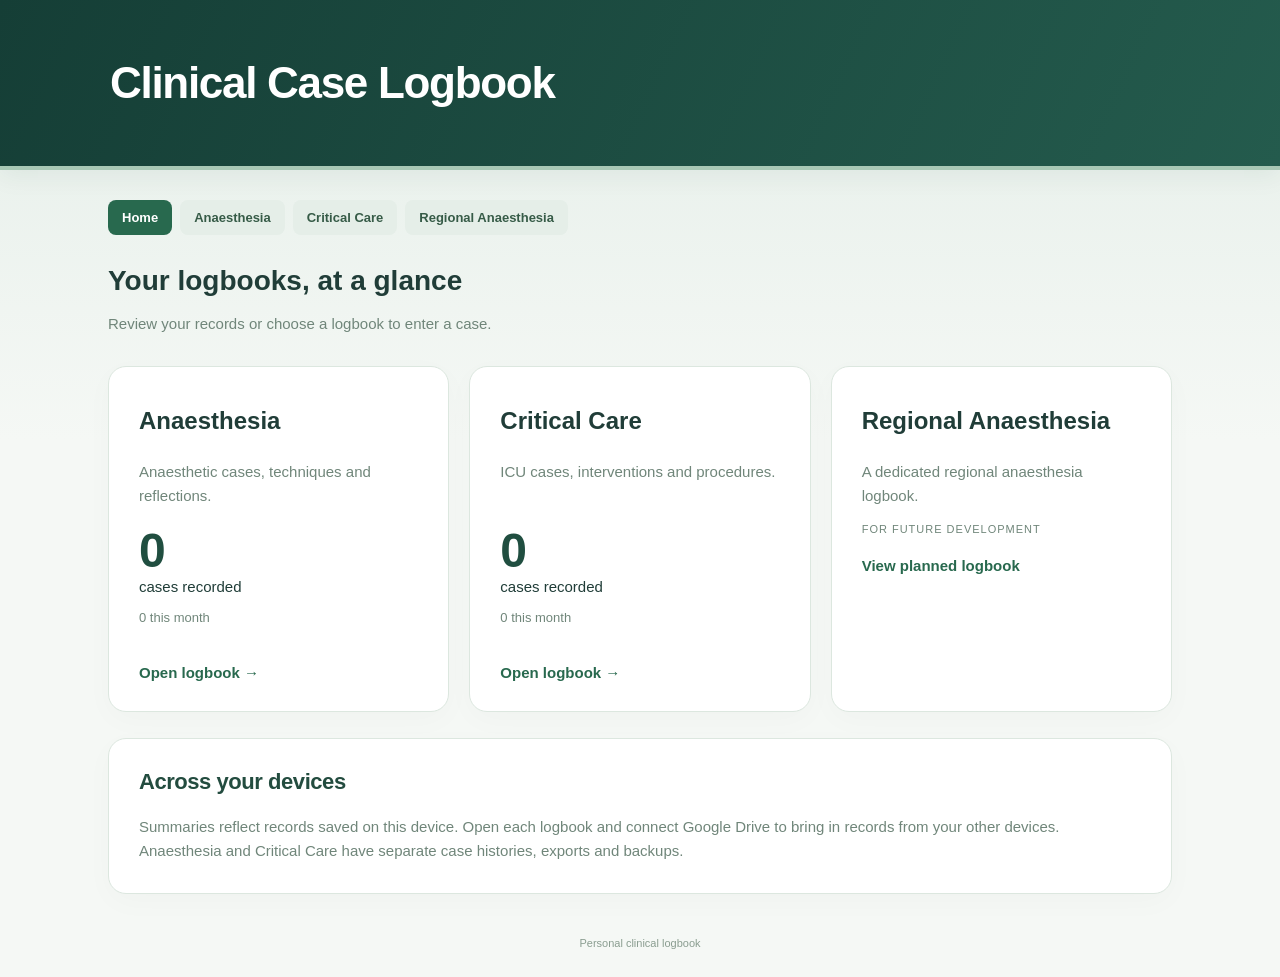
==== commit 191245cc: "Add clinical logbook landing page and separate ICU case log" ====
--- a/index.html
+++ b/index.html
@@ -1,415 +1 @@
-<!doctype html><html lang="en"><head><meta charset="utf-8"><meta name="viewport" content="width=device-width, initial-scale=1"><title>Anaesthesia Case Logbook</title><style>
-:root{font-family:system-ui,sans-serif;color:#111111;background:#eeeeee}*{box-sizing:border-box}body{margin:0}header{background:#111111;color:white;padding:26px 5%;display:flex;justify-content:space-between;align-items:center}header small{color:#cccccc;letter-spacing:2px}h1{font-size:24px;margin:8px 0}main{max-width:960px;margin:30px auto;padding:0 24px}.intro{display:flex;justify-content:space-between;align-items:center}h2{font-size:30px;margin:10px 0}p{color:#666666;line-height:1.6}.stats{display:grid;grid-template-columns:repeat(4,1fr);gap:14px;margin:24px 0}.stat,.panel{background:white;border:1px solid #cccccc;border-radius:16px;padding:24px}.stat strong{display:block;font-size:30px;margin:8px 0}.stat span{font-size:13px;color:#666666}.layout{display:grid;grid-template-columns:1fr;gap:24px}.panel h3{margin:0 0 8px;font-size:20px}.fields{display:grid;grid-template-columns:1fr;gap:16px}.wide{grid-column:1/-1}label{font-size:13px;font-weight:600;display:block}input,select,textarea{width:100%;border:1px solid #cccccc;border-radius:8px;background:#fff;padding:11px;font:inherit;margin-top:7px;color:#111111}textarea{min-height:80px;resize:vertical}fieldset{border:0;margin:22px 0;padding:0}legend{font-size:11px;letter-spacing:1.8px;text-transform:uppercase;color:#666666;margin-bottom:16px}button,.button{background:#111111;color:white;border:0;border-radius:8px;padding:12px 18px;font:inherit;font-weight:600;cursor:pointer;text-decoration:none;display:inline-block}.secondary{background:#eeeeee;color:#111111}.actions{display:flex;gap:10px;flex-wrap:wrap}.notice{background:#eeeeee;padding:12px;border-radius:8px;font-size:12px;margin:18px 0;color:#666666}.muted{font-size:13px;color:#666666}.case{border-top:1px solid #cccccc;padding:17px 0}.case strong{display:block;margin:6px 0}.tag{font-size:11px;background:#eeeeee;padding:4px 8px;border-radius:20px;display:inline-block;margin-right:5px}.case button{font-size:12px;padding:6px 10px}.empty{text-align:center;padding:50px 10px;color:#666666}#status{min-height:24px;margin:12px 0;font-size:14px}footer{padding:30px;text-align:center;font-size:12px;color:#666666}.filters{display:flex;gap:10px}.filters input{margin:12px 0}.report{margin-top:24px}table{width:100%;border-collapse:collapse;font-size:13px}td,th{padding:10px;text-align:left;border-bottom:1px solid #cccccc}@media(max-width:850px){.layout{grid-template-columns:1fr}.stats{grid-template-columns:1fr 1fr}.intro{display:block}}@media(max-width:450px){.fields{grid-template-columns:1fr}.wide{grid-column:auto}header{display:block}}
-.choices{display:grid;gap:10px;margin-top:10px}.choice{display:flex;align-items:center;gap:10px;font-weight:400}.choice input{width:18px;margin:0;accent-color:#111111}.fieldlabel{font-size:13px;font-weight:600}[hidden]{display:none!important}.attachmentgrid{display:grid;grid-template-columns:repeat(auto-fill,minmax(180px,1fr));gap:16px;margin-top:16px}.attachmentcard{border:1px solid #ccc;padding:12px;border-radius:8px}.attachmentcard img{width:100%;height:140px;object-fit:contain;background:#eee}.attachmentcard p{font-size:12px;overflow-wrap:anywhere}.attachmentcard button{font-size:12px;padding:7px 10px}.intro{justify-content:flex-end}button:disabled{opacity:.5;cursor:wait}button:focus-visible,input:focus-visible,textarea:focus-visible,select:focus-visible{outline:2px solid #111;outline-offset:3px}
-:root{color:#193f44;background:#f4f7f6}header{background:#123f43}p{color:#627777}.stat,.panel{border-color:#dce7e3}.stat span{color:#637c7b}input,select,textarea{border-color:#ccdcd7;color:#193f44}legend{color:#678682}button,.button{background:#167368;color:white}.secondary{background:#e9f2ef;color:#28564f}.notice{background:#eef6f2;color:#4f6b64}.muted{color:#6b817d}.case,td,th{border-color:#e5eeea}.tag{background:#eaf4ef;color:#164b42}.empty{color:#7d918b}footer{color:#788c85}.choice input{accent-color:#167368}.attachmentcard{border-color:#ccdcd7}.attachmentcard img{background:#eef6f2}button:focus-visible,input:focus-visible,textarea:focus-visible,select:focus-visible{outline-color:#167368}
-
-#form>fieldset{display:block;min-width:0;margin:24px 0;padding:24px;border:1px solid #ccdcd7;border-radius:12px;background:#f9fcfa}
-#form>fieldset>legend{padding:0 10px;margin:0;font-size:13px;font-weight:700;letter-spacing:1px;color:#28564f;background:#f9fcfa}
-#form>fieldset .fields{margin-top:4px}
-@media(max-width:450px){#form>fieldset{padding:18px 14px}}
-
-header{min-height:150px;padding:40px 5%}header h1{font-size:clamp(30px,4vw,44px);line-height:1.2;margin:0}.comorbiditychoices{grid-template-columns:repeat(2,minmax(0,1fr));gap:12px 20px}@media(max-width:550px){header{min-height:130px;padding:32px 24px}.comorbiditychoices{grid-template-columns:1fr}}
-
-/* Refined clinical logbook appearance */
-:root{font-family:-apple-system,BlinkMacSystemFont,"Segoe UI",sans-serif;color:#203d38;background:#edf3ef;font-size:15px}
-body{background:linear-gradient(180deg,#e4eee8 0,#f5f8f5 440px);min-height:100vh}
-header{min-height:170px;padding:42px max(28px,calc((100vw - 1060px)/2));background:linear-gradient(115deg,#153e36,#245b4d);border-bottom:4px solid #a8c8b5;box-shadow:0 6px 24px #153e3610}
-header h1{font-size:clamp(30px,3.8vw,44px);font-weight:650;letter-spacing:-1.3px;line-height:1.2;max-width:800px;color:#fff}
-main{max-width:1120px;padding:0 28px;margin:30px auto 0}.intro{margin-bottom:22px}.intro button{font-size:13px}
-.stats{gap:16px;margin:0 0 28px}.stat{border:1px solid #d9e6de;border-radius:14px;padding:22px 24px;background:#ffffffd9;box-shadow:0 4px 16px #1e493405;position:relative;overflow:hidden}.stat:before{content:"";position:absolute;top:0;left:0;right:0;height:3px;background:#9fbcab}.stat strong{font-size:36px;font-weight:600;letter-spacing:-1px;margin:12px 0 0;color:#204e40}.stat span{font-size:10px;font-weight:700;letter-spacing:1.1px;color:#5c766b}
-.layout{gap:28px}.panel{padding:30px;border:1px solid #dce7df;border-radius:18px;background:#fff;box-shadow:0 8px 30px #203d3806}.panel h3{font-size:22px;font-weight:650;letter-spacing:-.45px;color:#234c3f;margin-bottom:20px}
-#form>fieldset{margin:22px 0 26px;padding:26px 28px 28px;border:1px solid #dbe7df;border-left:3px solid #83aa94;border-radius:12px;background:#f8fbf9}
-#form>fieldset>legend{font-size:12px;letter-spacing:1px;font-weight:750;color:#35604b;padding:0 12px;background:#f8fbf9;border-radius:4px}
-.fields{gap:21px}.fields>div>label,.fieldlabel{font-size:13px;font-weight:600;letter-spacing:.1px;color:#345347}
-input,select,textarea{margin-top:9px;padding:12px 14px;border:1px solid #ccddd2;border-radius:8px;background:#fff;color:#203d38;font-size:14px;line-height:1.45;transition:border-color .15s,box-shadow .15s}
-textarea{min-height:112px}input::placeholder,textarea::placeholder{color:#93a69b}
-input:focus,select:focus,textarea:focus{outline:none;border-color:#5b9272;box-shadow:0 0 0 3px #dfeee4}
-button,.button{background:#28694e;border-radius:9px;padding:12px 18px;font-size:13px;font-weight:650;box-shadow:0 2px 3px #193f4410;transition:background .15s,transform .15s}
-button:hover{background:#20583f}button:active{transform:translateY(1px)}.secondary{background:#eef5f0;color:#365b47;border:1px solid #d4e3d9;box-shadow:none}.secondary:hover{background:#e2ede5}.actions{gap:10px}#save{min-width:135px;padding:14px 24px}#reset{padding:14px 20px}
-.choices{gap:13px}.choice{font-size:14px;color:#426052;font-weight:400;line-height:1.5}.choice input{accent-color:#28694e;box-shadow:none;flex-shrink:0;width:18px;height:18px}.comorbiditychoices{gap:14px 24px;padding-top:5px}
-.tag{background:#eef5f0;color:#48705a;border:1px solid #e0ebe3;padding:5px 10px;font-size:11px;line-height:1.5;margin:3px 5px 3px 0}
-.case{padding:22px 0;border-color:#e5ede7}.case strong{font-size:17px;font-weight:600;color:#2a4e3c;margin:8px 0}.case .muted{font-size:12px}.case button{padding:8px 13px;font-size:12px}
-.muted,p{color:#70867a}.filters{gap:14px}.filters input{background:#fafcfb}.empty{padding:44px 20px;background:#f7faf8;border:1px dashed #d7e4da;border-radius:10px;font-size:14px;color:#829589}
-.report{padding-top:24px;margin-top:28px;border-top:1px solid #e3ece5}.report h3{font-size:18px;margin-bottom:12px}th{font-size:11px;text-transform:uppercase;letter-spacing:.7px;color:#70877a;background:#f6f9f7}td,th{padding:13px 14px;border-color:#e7eee9}td{color:#466453}
-.attachmentcard{border-color:#d5e2d8;background:white;padding:14px;border-radius:10px}.attachmentcard img{background:#f2f7f3;border-radius:5px}.attachmentcard p{color:#5f7a68}.attachmentgrid{gap:16px}#status{color:#28694e}footer{font-size:11px;padding:28px;color:#8a9d90}
-@media(max-width:650px){main{padding:0 16px;margin-top:22px}header{padding:34px 24px;min-height:145px}header h1{letter-spacing:-.8px}.stats{gap:10px}.stat{padding:18px 16px}.stat strong{font-size:30px}.panel{padding:20px 16px;border-radius:14px}#form>fieldset{padding:22px 16px}.panel h3{font-size:20px}.filters{flex-wrap:wrap}.filters input{flex:1;min-width:130px}}
-@media(prefers-reduced-motion:reduce){*{transition:none!important}}
-.stats{grid-template-columns:repeat(5,minmax(0,1fr))}.stat span{display:block;min-height:28px;line-height:1.4}@media(max-width:850px){.stats{grid-template-columns:repeat(3,minmax(0,1fr))}}@media(max-width:550px){.stats{grid-template-columns:repeat(2,minmax(0,1fr))}}
-#drivepanel{margin-bottom:24px}#drivepanel h3{margin-bottom:8px}#drivepanel p{font-size:13px}#drivepanel summary{cursor:pointer;font-weight:600;color:#365b47}#drivepanel details{margin-top:14px}#drivepanel .notice details{padding:12px;background:white;border-radius:8px}#drivestatus{color:#28564f;overflow-wrap:anywhere}
-</style></head><body><header><div><h1>Anaesthesia Case Logbook</h1></div></header><main><section class="panel" id="drivepanel" aria-labelledby="drivetitle"><h3 id="drivetitle">Google Drive sync</h3><p>Keep your cases and images together across devices in your private <strong>Anaesthesia Logbook</strong> folder. Connect the same Google account on each device.</p><p id="driveaccount" class="muted"></p><div class="actions"><button id="connectdrive">Connect Google Drive</button><button id="syncdrive" class="secondary">Sync now</button><button id="disconnectdrive" class="secondary" hidden>Disconnect</button><a id="drivefolder" class="button secondary" target="_blank" rel="noopener noreferrer" hidden>Open Drive folder</a></div><p id="drivestatus" role="status" aria-live="polite">Cases are currently saved on this device. Connect Google Drive to sync.</p><div id="driveconflicts"></div><div class="actions"><button id="backupfull" class="secondary">Download full backup</button><button id="restorefull" class="secondary">Import full backup</button><input id="restorefile" type="file" accept="application/json,.json" hidden></div><details id="drivesetup"><summary>Connection setup</summary><p>Enter the Google OAuth Client ID created for this website. Use the same Client ID on every device. This is a public app identifier; never enter a client secret.</p><label for="googleclientid">Google Client ID</label><input id="googleclientid" type="text" placeholder="…apps.googleusercontent.com" autocomplete="off" spellcheck="false"><button id="saveclientid" class="secondary" style="margin-top:12px">Save connection setup</button></details><p class="muted">Sync runs while this page is open and connected. Reconnect Google when requested. Changes saved while offline sync after reconnection. Deleted cases and previous versions remain in Drive history.</p></section><div class="intro"><button id="export">Export all cases (Excel CSV)</button></div><div class="stats"><div class="stat"><span>TOTAL CASES</span><strong id="total">0</strong></div><div class="stat"><span>THIS MONTH</span><strong id="month">0</strong></div><div class="stat"><span>GENERAL ANAESTHESIA</span><strong id="ga">0</strong></div><div class="stat"><span>PERIPHERAL NERVE BLOCK</span><strong id="peripheral">0</strong></div><div class="stat"><span>NEURAXIAL ANAESTHESIA</span><strong id="neuraxial">0</strong></div></div><div class="layout"><section class="panel"><h3 id="formtitle">Case Details</h3><form id="form"><fieldset><legend>01 / Case details</legend><div class="fields" id="details"></div></fieldset><fieldset><legend>02 / Mode of Anaesthesia</legend><div class="fields" id="anaesthesia"></div></fieldset><fieldset><legend>03 / Reflection</legend><div class="fields" id="reflection"></div></fieldset><fieldset><legend>04 / Attachment</legend><div class="actions"><button type="button" id="attach" class="secondary">Attach pictures</button><button type="button" id="camera" class="secondary">Take photo</button></div><input type="file" id="fileinput" accept="image/*" multiple hidden><input type="file" id="camerainput" accept="image/*" capture="environment" hidden><p class="muted">Images only. Camera capture depends on device support.</p><div id="attachments" class="attachmentgrid"></div><div id="attachmentstatus" role="status" class="muted"></div></fieldset><div class="actions"><button id="save" type="submit">Save case</button><button class="secondary" type="button" id="reset">Clear form</button></div><div id="status" role="status" aria-live="polite"></div></form></section><section class="panel"><h3>Your case history</h3><div class="filters"><input id="search" aria-label="Search cases" placeholder="Search diagnosis, procedure, RN…"></div><div class="filters"><input type="date" id="from" aria-label="Filter from date"><input type="date" id="to" aria-label="Filter to date"></div><div class="actions"><button id="filteredexport" class="secondary">Export filtered cases</button><button id="clearfilters" class="secondary">Reset filters</button></div><p id="count" class="muted"></p><div id="cases"></div><section class="report"><h3>Assessment overview</h3><table><thead><tr><th>Specialty / Role</th><th>Cases</th></tr></thead><tbody id="summary"></tbody></table></section></section></div></main><footer>CSV exports contain case data and attachment filenames. Download images separately.</footer><script>
-const fields=[["diagnosis", "Diagnosis", "text", "details", false], ["procedure", "Procedure", "text", "details", true], ["specialty", "Surgical specialty", ["General surgery", "Orthopaedics", "Obstetrics", "Gynaecology", "ENT", "Urology", "Ophthalmology", "Neurosurgery", "Cardiothoracic", "Vascular", "Plastic surgery", "Paediatric surgery", "Other"], "details", true], ["specialtyOther", "Specify surgical specialty", "text", "details", false], ["date", "Date", "date", "details", true], ["posting", "Posting", ["General", "Paediatric", "Obstetric", "Regional Anaesthesia", "Neuroanaesthesia", "Cardiothoracic (CTC)", "Vascular"], "details", false], ["urgency", "Urgency", ["Elective", "Semi-emergency", "Emergency"], "details", true], ["rn", "Patient\u2019s RN", "text", "details", false], ["age", "Age", "text", "details", false], ["asa", "ASA", ["I", "II", "III", "IV", "V", "VI"], "details", false], ["comorbidities", "Comorbidities", "multi", "details", false], ["comorbiditiesOther", "Other comorbidities", "textarea", "details", false], ["technique", "Anaesthetic technique", ["General anaesthesia", "Total Intravenous Anaesthesia (TIVA)", "Spinal", "Epidural", "Combined spinal\u2013epidural", "Peripheral nerve block", "General + regional", "Sedation", "Monitored anaesthesia care", "Local anaesthesia", "Other"], "anaesthesia", true], ["airway", "Airway management", ["None / spontaneous", "Face mask", "Supraglottic airway", "Endotracheal tube", "Awake intubation", "Tracheostomy", "Other"], "anaesthesia", false], ["role", "Your role", ["Observed", "Assisted", "Performed under direct supervision", "Performed under indirect supervision", "Independent"], "anaesthesia", true], ["supervisor", "Supervisor", "text", "anaesthesia", false], ["skills", "Procedures performed", "multi", "anaesthesia", false], ["cvlSite", "Site of CVL", "text", "anaesthesia", false], ["regionalBlock", "Specify regional block", "text", "anaesthesia", false], ["otherTechniques", "Specify other techniques", "text", "anaesthesia", false], ["management", "Peri-operative management", "textarea", "reflection", false], ["notes", "Notes", "textarea", "reflection", false]];
-let records=[],editing=null,pendingAttachments=[],attachmentURLs=[];let attachmentDB;const $=id=>document.getElementById(id),esc=s=>String(s??'').replace(/[&<>"']/g,c=>({'&':'&amp;','<':'&lt;','>':'&gt;','"':'&quot;',"'":'&#39;'}[c]));
-const comorbidityOptions=['Hypertension','Diabetes mellitus','Ischaemic heart disease','Heart failure','Valvular heart disease','Arrhythmia','Asthma','Chronic obstructive pulmonary disease (COPD)','Obstructive sleep apnoea','Obesity','Chronic kidney disease','Liver disease','Stroke / TIA','Epilepsy','Thyroid disease','Anaemia','Bleeding disorder','Other'];
-const skillOptions=['Endotracheal intubation','CVL insertion','Arterial Line insertion','Regional Block','Other techniques'];
-for(const [key,label,type,section,required] of fields){
- let control;
- if(type==='multi'){control='<div id="'+key+'" class="choices '+(key==='comorbidities'?'comorbiditychoices':'')+'">'+(key==='comorbidities'?comorbidityOptions:skillOptions).map((v,i)=>'<label class="choice"><input type="checkbox" name="'+key+'" value="'+esc(v)+'" id="'+key+i+'">'+esc(v)+'</label>').join('')+'</div>'}
- else if(Array.isArray(type)){control='<select id="'+key+'" name="'+key+'" '+(required?'required':'')+'><option value="">Select…</option>'+type.map(v=>'<option>'+esc(v)+'</option>').join('')+'</select>'}
- else if(type==='textarea'){control='<textarea maxlength="3000" id="'+key+'" name="'+key+'"></textarea>'}
- else {control='<input id="'+key+'" name="'+key+'" type="'+type+'" '+(required?'required':'')+' '+(type==='number'?'min="0" max="150" step="0.1"':'maxlength="300"')+'>'}
- if(key==='cvlSite')control=control.replace('maxlength="300"','maxlength="300" placeholder="e.g. Right internal jugular, left femoral, subclavian"');
- if(key==='age')control=control.replace('maxlength="300"','maxlength="300" placeholder="e.g. 45 years, 6 months, 10 days"');
- const wrapper=document.createElement('div');wrapper.className=(type==='textarea'||type==='multi'||['procedure','diagnosis'].includes(key))?'wide':'';wrapper.id=key+'Field';wrapper.innerHTML=(type==='multi'?'<div class="fieldlabel">'+label+'</div>':'<label for="'+key+'">'+label+'</label>')+control;$(section).appendChild(wrapper)
-}
-function selectedComorbidities(){return [...document.querySelectorAll('input[name="comorbidities"]:checked')].map(x=>x.value)}
-function selectedSkills(){return [...document.querySelectorAll('input[name="skills"]:checked')].map(x=>x.value)}
-function conditional(){const selected=selectedSkills();for(const [key,show] of [['cvlSite',selected.includes('CVL insertion')],['comorbiditiesOther',selectedComorbidities().includes('Other')],['specialtyOther',$('specialty').value==='Other'],['regionalBlock',selected.includes('Regional Block')],['otherTechniques',selected.includes('Other techniques')]]){$(key+'Field').hidden=!show;$(key).disabled=!show;$(key).required=show}}
-$('specialty').onchange=conditional;for(const input of document.querySelectorAll('input[name="skills"],input[name="comorbidities"]'))input.onchange=conditional;
-function normalise(r){const data={...r};if(!Array.isArray(data.comorbidities)){const old=data.comorbidities||'';data.comorbidities=old?['Other']:[];data.comorbiditiesOther=data.comorbiditiesOther||old}if(!Array.isArray(data.skills)){const old=data.skills||'';data.skills=old?['Other techniques']:[];data.otherTechniques=data.otherTechniques||old}if(data.urgency==='Urgent')data.urgency='Semi-emergency';if(data.notes===undefined)data.notes=data.learning||'';if(data.ageUnit&&data.age!==''&&data.age!=null&&/^\d+(\.\d+)?$/.test(String(data.age)))data.age=String(data.age)+' '+data.ageUnit.toLowerCase();delete data.ageUnit;data.attachments=data.attachments||[];return data}
-conditional();
-
-function localDate(){const d=new Date();return d.getFullYear()+'-'+String(d.getMonth()+1).padStart(2,'0')+'-'+String(d.getDate()).padStart(2,'0')}$('date').value=localDate();
-// Immutable case revisions: no shared Drive file is ever overwritten.
-const SYNC_KEY = 'anaesthesia-logbook-sync-v2';
-const LEGACY_KEY = 'anaesthesia-case-logbook-v1';
-const APP_MARKER = 'anaesthesia-logbook-v2';
-function validId(id) { return typeof id === 'string' && /^[a-zA-Z0-9_-]{1,120}$/.test(id); }
-function validateEvent(event) {
-  if (!event || event.schema !== 1 || !validId(event.id) || !validId(event.caseId) ||
-      !Array.isArray(event.parents) || !event.parents.every(validId) || event.parents.includes(event.id) ||
-      typeof event.deleted !== 'boolean' || typeof event.at !== 'string' || !Number.isFinite(Date.parse(event.at))) {
-    throw Error('A saved revision has an invalid format. Sync stopped without removing local cases.');
-  }
-  if (!event.deleted && (!event.record || event.record.id !== event.caseId ||
-      typeof event.record.date !== 'string' || typeof event.record.procedure !== 'string' ||
-      typeof event.record.technique !== 'string' || !Array.isArray(event.record.attachments) ||
-      !event.record.attachments.every(a => validId(a.id) && typeof a.name === 'string' &&
-        typeof a.type === 'string' && a.type.startsWith('image/')))) {
-    throw Error('A saved case has an invalid format. Sync stopped without removing local cases.');
-  }
-  return event;
-}
-function readSyncState() {
-  const raw = localStorage.getItem(SYNC_KEY);
-  if (raw) {
-    const state = JSON.parse(raw);
-    if (state.version !== 2 || !Array.isArray(state.events) || !Array.isArray(state.uploaded)) throw Error('Sync data could not be read. Keep this browser data and your backup.');
-    state.events.forEach(validateEvent);
-    return state;
-  }
-  const legacy = JSON.parse(localStorage.getItem(LEGACY_KEY) || '[]');
-  if (!Array.isArray(legacy)) throw Error('Existing cases could not be read.');
-  const state = {version:2, events:legacy.map(r => makeRevision(normalise(r), [], false)), uploaded:[], account:null};
-  writeSyncState(state); // Preserve the original v1 data as a migration backup.
-  return state;
-}
-function writeSyncState(state) {
-  try { localStorage.setItem(SYNC_KEY, JSON.stringify(state)); }
-  catch { throw Error('Browser storage is full or unavailable. Your change has not been saved.'); }
-}
-function makeRevision(record, parents, deleted) {
-  const clean = {...record}; delete clean._syncHeads; delete clean._conflict;
-  return validateEvent({schema:1,id:crypto.randomUUID(),caseId:record.id,parents:[...parents],deleted,
-    at:new Date().toISOString(),record:deleted ? null : clean});
-}
-function mergeEvents(first, second) {
-  const map = new Map();
-  for (const e of [...first,...second]) {
-    validateEvent(e);
-    if (map.has(e.id) && JSON.stringify(map.get(e.id)) !== JSON.stringify(e)) throw Error('A revision was changed outside the app. Sync stopped to protect your cases.');
-    map.set(e.id,e);
-  }
-  return [...map.values()];
-}
-function caseHeads(events) {
-  const byId = new Map(events.map(e => [e.id,e]));
-  const superseded = new Set();
-  for (const e of events) for (const parent of e.parents) {
-    if (byId.has(parent) && byId.get(parent).caseId !== e.caseId) throw Error('Invalid case revision history.');
-    superseded.add(parent);
-  }
-  const groups = new Map();
-  for (const e of events) if (!superseded.has(e.id)) {
-    if (!groups.has(e.caseId)) groups.set(e.caseId,[]);
-    groups.get(e.caseId).push(e);
-  }
-  return groups;
-}
-function projectCases(events) {
-  const rows=[];
-  for (const heads of caseHeads(events).values()) {
-    // Keep a live version visible when a deletion conflicts with an edit.
-    const visible=heads.filter(e=>!e.deleted).sort((a,b)=>b.at.localeCompare(a.at)||b.id.localeCompare(a.id));
-    if (visible.length) rows.push({...normalise(visible[0].record),_syncHeads:heads.map(e=>e.id),_conflict:heads.length>1});
-  }
-  return rows.sort((a,b)=>b.date.localeCompare(a.date)||(b.updatedAt||'').localeCompare(a.updatedAt||''));
-}
-async function api(path, opts={}) {
-  const state=readSyncState();
-  if (opts.method==='POST') {
-    let data=JSON.parse(opts.body);
-    const old=projectCases(state.events).find(r=>r.id===data.id);
-    if (old?._conflict) throw Error('Resolve the two versions of this case in the Drive panel before editing it.');
-    const now=new Date().toISOString();
-    data={...normalise(old||{}),...data,id:data.id||crypto.randomUUID(),createdAt:old?.createdAt||now,updatedAt:now};
-    // The parents captured when the form opened protect against a remote edit during typing.
-    const parents=editing===data.id ? editingParents : (old?._syncHeads||[]);
-    state.events.push(makeRevision(data,parents,false));
-    writeSyncState(state); queueSync(); return data;
-  }
-  if (opts.method==='DELETE') {
-    const id=new URL(path,'https://local.test').searchParams.get('id');
-    const old=projectCases(state.events).find(r=>r.id===id);
-    if (!old) return {ok:true};
-    if (old._conflict) throw Error('Resolve this case’s versions in the Drive panel before deleting it.');
-    state.events.push(makeRevision(old,old._syncHeads,true));
-    writeSyncState(state); queueSync(); return {ok:true};
-  }
-  return projectCases(state.events);
-}
-
-function filtered(){const q=$('search').value.toLowerCase();return records.filter(r=>(!$('from').value||r.date>=$('from').value)&&(!$('to').value||r.date<=$('to').value)&&fields.some(([k])=>String(r[k]||'').toLowerCase().includes(q)))}
-function render(){const list=filtered();$('total').textContent=records.length;$('month').textContent=records.filter(r=>r.date.startsWith(localDate().slice(0,7))).length;$('ga').textContent=records.filter(r=>(r.technique.startsWith('General')||r.technique==='Total Intravenous Anaesthesia (TIVA)')).length;$('peripheral').textContent=records.filter(r=>r.technique==='Peripheral nerve block').length;$('neuraxial').textContent=records.filter(r=>['Spinal','Epidural','Combined spinal–epidural'].includes(r.technique)).length;$('count').textContent=list.length+' of '+records.length+' cases';$('cases').innerHTML=list.length?list.map(r=>'<article class="case"><span class="muted">'+esc(r.date)+' · '+esc(r.diagnosis||'No diagnosis')+'</span><strong>'+esc(r.procedure)+'</strong><div><span class="tag">'+esc(r.specialty==='Other'?r.specialtyOther||'Other':r.specialty)+'</span><span class="tag">'+esc(r.technique)+'</span></div><p class="muted">'+esc(r.role)+(r.attachments?.length?' · '+r.attachments.length+' attachment(s)':'')+'</p><div class="actions"><button class="secondary" data-edit="'+r.id+'">View / edit</button><button class="secondary" data-delete="'+r.id+'">Delete</button></div></article>').join(''):'<div class="empty">'+(records.length?'No cases match your filters.':'No cases recorded.')+'</div>';let counts={};for(const r of records){for(const k of ['specialty','role']){const name=(k==='role'?'Role: ':'')+(k==='specialty'&&r.specialty==='Other'?(r.specialtyOther||'Other'):r[k]);counts[name]=(counts[name]||0)+1}}$('summary').innerHTML=Object.entries(counts).sort((a,b)=>b[1]-a[1]).map(([k,v])=>'<tr><td>'+esc(k)+'</td><td>'+v+'</td></tr>').join('')||'<tr><td colspan="2">No cases yet.</td></tr>'}
-function reset(){editingParents=[];$('attachmentstatus').textContent='';pendingAttachments=[];renderAttachments();editing=null;$('form').reset();$('date').value=localDate();$('save').textContent='Save case';$('formtitle').textContent='Case Details';conditional()}
-$('form').onsubmit=async e=>{e.preventDefault();const data=Object.fromEntries(new FormData(e.target));data.skills=selectedSkills();data.comorbidities=selectedComorbidities();for(const key of ['specialtyOther','regionalBlock','otherTechniques','cvlSite','comorbiditiesOther'])if($(key).disabled)data[key]='';data.attachments=pendingAttachments.map(({id,name,type})=>({id,name,type}));if(editing)data.id=editing;$('save').disabled=true;$('status').textContent='Saving…';try{await persistAttachments();await api('/api/cases',{method:'POST',body:JSON.stringify(data)});records=await api('/api/cases');reset();render();$('status').textContent='Case saved on this device. See the Google Drive panel for sync status.'}catch(e){$('status').textContent=e.message+' Your form has been kept; try again.'}finally{$('save').disabled=false}};
-$('reset').onclick=()=>{reset();$('status').textContent=''};$('cases').onclick=async e=>{const edit=e.target.dataset.edit,del=e.target.dataset.delete;if(edit){const r=records.find(x=>x.id===edit);if(r._conflict){driveStatus('Resolve this case’s versions in the Drive panel before editing.');$('drivepanel').scrollIntoView({behavior:'smooth'});return}editingParents=[...(r._syncHeads||[])];for(const [k] of fields){if(k==='skills'||k==='comorbidities'){for(const input of document.querySelectorAll('input[name="'+k+'"]'))input.checked=r[k].includes(input.value)}else $(k).value=r[k]??''}pendingAttachments=(r.attachments||[]).map(a=>({...a}));renderAttachments();conditional();editing=r.id;$('save').textContent='Update case';$('formtitle').textContent='Case Details — Edit';$('formtitle').scrollIntoView({behavior:'smooth'});$('status').textContent=''}if(del&&confirm('Delete this case permanently?')){try{await api('/api/cases?id='+del,{method:'DELETE'});records=records.filter(r=>r.id!==del);if(editing===del)reset();render()}catch(e){$('status').textContent=e.message}}};
-for(const id of ['search','from','to'])$(id).oninput=render;$('clearfilters').onclick=()=>{for(const id of ['search','from','to'])$(id).value='';render()};
-function download(rows){const safe=v=>{let s=(Array.isArray(v)?v.join('; '):String(v??''));if(/^[\s]*[=+@-]/.test(s))s="'"+s;return '"'+s.replace(/"/g,'""')+'"'};const csv='\uFEFF'+[[...fields.map(f=>safe(f[1])),safe('Attachments')].join(','),...rows.map(r=>[...fields.map(([k])=>safe(r[k])),safe((r.attachments||[]).map(a=>a.name).join('; '))].join(','))].join('\r\n');const url=URL.createObjectURL(new Blob([csv],{type:'text/csv;charset=utf-8'}));const a=document.createElement('a');a.href=url;a.download='anaesthesia-logbook-'+localDate()+'.csv';a.click();setTimeout(()=>URL.revokeObjectURL(url),1000)}$('export').onclick=()=>download(records);$('filteredexport').onclick=()=>download(filtered());api('/api/cases').then(r=>{records=r;render()}).catch(e=>{$('cases').innerHTML='<p>Unable to load cases. Please refresh to try again.</p>';$('status').textContent=e.message;$('save').disabled=true;$('export').disabled=true;$('filteredexport').disabled=true});
-
-function openAttachmentDB(){if(!attachmentDB)attachmentDB=new Promise((resolve,reject)=>{if(!window.indexedDB){reject(Error('Image storage is unavailable in this browser.'));return}const req=indexedDB.open('anaesthesia-logbook-attachments',1);req.onupgradeneeded=()=>req.result.createObjectStore('images',{keyPath:'id'});req.onsuccess=()=>resolve(req.result);req.onerror=()=>{attachmentDB=null;reject(Error('Could not open image storage.'))}});return attachmentDB}
-async function attachmentOp(action,value){const db=await openAttachmentDB();return new Promise((resolve,reject)=>{const tx=db.transaction('images',action==='get'?'readonly':'readwrite');const store=tx.objectStore('images');const req=store[action](value);let result;req.onsuccess=()=>{result=req.result};tx.oncomplete=()=>resolve(result);tx.onerror=tx.onabort=()=>reject(Error('Image storage failed or is full. Your form has been kept.'))})}
-async function persistAttachments(){for(const a of pendingAttachments)if(a.blob)await attachmentOp('put',{id:a.id,blob:a.blob,name:a.name,type:a.type})}
-async function renderAttachments(){for(const u of attachmentURLs)URL.revokeObjectURL(u);attachmentURLs=[];const version=++renderAttachments.version;$('attachments').innerHTML='';for(const a of pendingAttachments){const card=document.createElement('div');card.className='attachmentcard';card.innerHTML='<img alt="Attachment preview"><p>'+esc(a.name)+'</p><div class="actions"><button type="button" class="secondary" data-download="'+a.id+'">Download</button><button type="button" class="secondary" data-remove="'+a.id+'">Remove</button></div>';$('attachments').appendChild(card);try{const blob=a.blob||(await attachmentOp('get',a.id))?.blob;if(version!==renderAttachments.version)return;if(blob){const u=URL.createObjectURL(blob);attachmentURLs.push(u);card.querySelector('img').src=u}else card.querySelector('img').alt='Image unavailable'}catch(e){$('attachmentstatus').textContent=e.message}}}
-renderAttachments.version=0;
-async function addImages(input){$('attachmentstatus').textContent='';try{const files=[...input.files];if(files.some(f=>!f.type.startsWith('image/')))throw Error('Please select image files only.');for(const file of files)pendingAttachments.push({id:crypto.randomUUID(),name:file.name,type:file.type,blob:file});await renderAttachments();$('attachmentstatus').textContent='Save the case to store attachments.'}catch(e){$('attachmentstatus').textContent=e.message}finally{input.value=''}}
-$('attach').onclick=()=>$('fileinput').click();$('camera').onclick=()=>$('camerainput').click();$('fileinput').onchange=()=>addImages($('fileinput'));$('camerainput').onchange=()=>addImages($('camerainput'));
-$('attachments').onclick=async e=>{const id=e.target.dataset.remove,download=e.target.dataset.download;if(id){pendingAttachments=pendingAttachments.filter(a=>a.id!==id);await renderAttachments();$('attachmentstatus').textContent='Save the case to apply changes.'}if(download){try{const a=pendingAttachments.find(a=>a.id===download);const blob=a.blob||(await attachmentOp('get',a.id))?.blob;if(!blob)throw Error('Image unavailable.');const u=URL.createObjectURL(blob),link=document.createElement('a');link.href=u;link.download=a.name;link.click();setTimeout(()=>URL.revokeObjectURL(u),1000)}catch(e){$('attachmentstatus').textContent=e.message}}};
-
-// OAuth tokens stay in memory. A public OAuth Client ID is the only configuration.
-const DEFAULT_GOOGLE_CLIENT_ID = '203815227406-taoetn1lchl994u9c0hcuklb83c0oc7r.apps.googleusercontent.com';
-let driveToken=null, driveExpiry=0, syncBusy=false, syncTimer, driveFolder=null;
-let editingParents=[];
-function saveDownload(blob,name) {
-  const url=URL.createObjectURL(blob),link=document.createElement('a');
-  link.href=url;link.download=name;link.click();setTimeout(()=>URL.revokeObjectURL(url),1000);
-}
-async function backupLogbook() {
-  $('backupfull').disabled=true;
-  try {
-    if(syncBusy)throw Error('Wait for syncing to finish before making a backup.');
-    const state=readSyncState(),images=new Map();
-    for(const event of state.events)for(const a of event.record?.attachments||[])images.set(a.id,a);
-    const encoded=[];
-    for(const image of images.values()) {
-      const item=await attachmentOp('get',image.id);
-      if(!item?.blob)throw Error('The image “'+image.name+'” is not cached on this device. Make the backup on the device where it was added.');
-      const data=await new Promise((resolve,reject)=>{const reader=new FileReader();reader.onload=()=>resolve(reader.result);reader.onerror=reject;reader.readAsDataURL(item.blob)});
-      encoded.push({...image,data});
-    }
-    saveDownload(new Blob([JSON.stringify({format:'anaesthesia-logbook-backup',version:2,state,images:encoded})],{type:'application/json'}),'anaesthesia-logbook-backup-'+localDate()+'.json');
-    driveStatus('Backup downloaded with case history and images. Keep it private.');
-  }catch(e){driveStatus(e.message)}finally{$('backupfull').disabled=false}
-}
-async function restoreLogbook(input) {
-  try {
-    if(syncBusy)throw Error('Wait for syncing to finish before importing a backup.');
-    const file=input.files[0];if(!file)return;
-    const backup=JSON.parse(await file.text());
-    if(backup.format!=='anaesthesia-logbook-backup'||backup.version!==2||!Array.isArray(backup.state?.events)||!Array.isArray(backup.images))throw Error('Choose a full logbook JSON backup. CSV files cannot restore images.');
-    const state=readSyncState();
-    if(state.account&&backup.state.account&&state.account.id!==backup.state.account.id)throw Error('This backup belongs to another Google account. Use a separate browser profile.');
-    const merged=mergeEvents(state.events,backup.state.events);
-    const blobs=[];
-    for(const image of backup.images) {
-      if(!validId(image.id)||typeof image.type!=='string'||!image.type.startsWith('image/')||typeof image.data!=='string'||!image.data.startsWith('data:image/'))throw Error('Invalid backup image.');
-      const parts=image.data.split(',');if(parts.length!==2||!parts[0].endsWith(';base64'))throw Error('Invalid image encoding.');
-      const bytes=Uint8Array.from(atob(parts[1]),c=>c.charCodeAt(0));
-      blobs.push({...image,blob:new Blob([bytes],{type:image.type})});
-    }
-    const available=new Set(blobs.map(a=>a.id));
-    for(const e of merged)for(const a of e.record?.attachments||[])if(!available.has(a.id)&&!(await attachmentOp('get',a.id))?.blob)throw Error('Backup is missing an image: '+a.name);
-    if(!confirm('Import this backup and merge its cases with this device? Existing versions will be preserved.'))return;
-    for(const {data,...image} of blobs)await attachmentOp('put',image);
-    const latest=readSyncState();latest.events=mergeEvents(latest.events,backup.state.events);
-    latest.account=latest.account||backup.state.account||null;writeSyncState(latest);
-    records=projectCases(latest.events);render();renderConflicts();queueSync();
-    driveStatus('Backup imported, including images. Connect Google Drive or click Sync now.');
-  }catch(e){driveStatus(e.message)}finally{input.value=''}
-}
-const driveStatus=message=>{$('drivestatus').textContent=message};
-const clientId=()=>DEFAULT_GOOGLE_CLIENT_ID||localStorage.getItem('logbook-google-client-id')||'';
-function queueSync() {
-  clearTimeout(syncTimer);
-  if (driveToken) syncTimer=setTimeout(()=>syncDrive(),800);
-  else driveStatus('Saved on this device. Connect Google Drive to sync.');
-}
-async function driveRequest(path,options={}) {
-  if (!driveToken || Date.now()>=driveExpiry) {
-    driveToken=null; $('connectdrive').textContent='Reconnect Google Drive';
-    throw Error('Reconnect Google Drive to continue syncing. Local cases are safe on this device.');
-  }
-  const response=await fetch('https://www.googleapis.com/'+path,{...options,
-    headers:{...options.headers,Authorization:'Bearer '+driveToken},signal:AbortSignal.timeout(90000)});
-  if (!response.ok) {
-    if(response.status===401) {driveToken=null;throw Error('Google access expired. Reconnect Google Drive.');}
-    let message=''; try {message=(await response.json()).error?.message||''} catch {}
-    throw Error('Google Drive could not complete the request ('+response.status+'). '+message);
-  }
-  return response;
-}
-async function driveJSON(path,options) {return (await driveRequest(path,options)).json()}
-async function driveList(query) {
-  const files=[];let pageToken='';
-  do {
-    const params=new URLSearchParams({q:query,spaces:'drive',pageSize:'1000',fields:'nextPageToken,files(id,name,mimeType,appProperties,createdTime)',...(pageToken?{pageToken}:{})});
-    const page=await driveJSON('drive/v3/files?'+params);
-    files.push(...page.files);pageToken=page.nextPageToken||'';
-  } while(pageToken);
-  return files;
-}
-async function uploadDriveFile(metadata,blob) {
-  // Multipart handles binary images without converting them to base64.
-  const boundary='logbook_'+crypto.randomUUID();
-  const body=new Blob(['--'+boundary+'\r\nContent-Type: application/json; charset=UTF-8\r\n\r\n',JSON.stringify(metadata),
-    '\r\n--'+boundary+'\r\nContent-Type: '+(blob.type||'application/octet-stream')+'\r\n\r\n',blob,'\r\n--'+boundary+'--\r\n']);
-  return driveJSON('upload/drive/v3/files?uploadType=multipart&fields=id,name,appProperties',{
-    method:'POST',headers:{'Content-Type':'multipart/related; boundary='+boundary},body});
-}
-async function findDriveFolders() {
-  let folders=await driveList("trashed=false and mimeType='application/vnd.google-apps.folder' and appProperties has { key='logbook' and value='"+APP_MARKER+"' }");
-  if (!folders.length) {
-    const created=await driveJSON('drive/v3/files?fields=id,name,createdTime',{method:'POST',headers:{'Content-Type':'application/json'},
-      body:JSON.stringify({name:'Anaesthesia Logbook',mimeType:'application/vnd.google-apps.folder',appProperties:{logbook:APP_MARKER}})});
-    folders=[created];
-  }
-  // If two devices create the folder at once, read both so neither set of cases disappears.
-  folders.sort((a,b)=>(a.createdTime||'').localeCompare(b.createdTime||'')||a.id.localeCompare(b.id));
-  driveFolder=folders[0].id;
-  $('drivefolder').href='https://drive.google.com/drive/folders/'+driveFolder;$('drivefolder').hidden=false;
-  return folders;
-}
-function renderConflicts() {
-  const state=readSyncState(); const area=$('driveconflicts');area.replaceChildren();
-  for (const [caseId,heads] of caseHeads(state.events)) if(heads.length>1) {
-    const card=document.createElement('section');card.className='notice';
-    const heading=document.createElement('strong');heading.textContent='Two versions need your choice: '+(heads.find(h=>h.record)?.record.procedure||'Deleted case');card.appendChild(heading);
-    const help=document.createElement('p');help.textContent='Both versions are kept in Drive history. Compare the details and choose the version to use.';card.appendChild(help);
-    for(const head of heads) {
-      const details=document.createElement('details');
-      const summary=document.createElement('summary');summary.textContent=(head.deleted?'Deleted case':'Saved case')+' · '+new Date(head.at).toLocaleString();details.appendChild(summary);
-      const pre=document.createElement('pre');pre.style.whiteSpace='pre-wrap';pre.style.overflowWrap='anywhere';
-      pre.textContent=head.deleted?'This version deletes the case.':fields.map(([key,label])=>label+': '+(Array.isArray(head.record[key])?head.record[key].join(', '):head.record[key]||'')).join('\n')+'\nImages: '+head.record.attachments.map(a=>a.name).join(', ');details.appendChild(pre);
-      const choose=document.createElement('button');choose.textContent='Use this version';choose.className='secondary';
-      choose.onclick=()=>{
-        try {
-          const current=readSyncState(),nowHeads=caseHeads(current.events).get(caseId)||[];
-          if(!nowHeads.some(h=>h.id===head.id))throw Error('The case changed. Review the current versions.');
-          current.events.push(makeRevision(head.record||{id:caseId},nowHeads.map(h=>h.id),head.deleted));
-          writeSyncState(current);records=projectCases(current.events);render();renderConflicts();queueSync();
-          if(editing===caseId)reset();
-        }catch(e){driveStatus(e.message)}
-      };details.appendChild(choose);card.appendChild(details);
-    }
-    area.appendChild(card);
-  }
-}
-async function syncDrive() {
-  if(syncBusy)return;
-  syncBusy=true;$('syncdrive').disabled=true;
-  try {
-    if(!navigator.onLine)throw Error('Offline. Changes are saved on this device; sync when you reconnect.');
-    driveStatus('Syncing cases and images…');
-    const folders=await findDriveFolders(),allFiles=[];
-    for(const folder of folders)allFiles.push(...await driveList("trashed=false and '"+folder.id+"' in parents"));
-    const imageFiles=new Map(),eventFiles=new Map();
-    for(const file of allFiles) {
-      const props=file.appProperties||{};
-      if(props.kind==='image'&&validId(props.key))imageFiles.set(props.key,file);
-      if(props.kind==='revision'&&validId(props.key))eventFiles.set(props.key,file);
-    }
-    let state=readSyncState(); const known=new Set(state.events.map(e=>e.id)),remote=[];
-    for(const [id,file] of eventFiles)if(!known.has(id)) {
-      const event=validateEvent(await driveJSON('drive/v3/files/'+file.id+'?alt=media'));
-      if(event.id!==id)throw Error('Drive revision does not match its filename.');
-      remote.push(event);
-    }
-    // Re-read after network waits: edits made during syncing must remain in the journal.
-    state=readSyncState();state.events=mergeEvents(state.events,remote);
-    state.uploaded=[...new Set([...state.uploaded,...eventFiles.keys()])];writeSyncState(state);
-    records=projectCases(state.events);render();renderConflicts();
-    const pending=state.events.filter(e=>!eventFiles.has(e.id));
-    for(const event of pending) {
-      for(const image of event.record?.attachments||[])if(!imageFiles.has(image.id)) {
-        const local=await attachmentOp('get',image.id);
-        if(!local?.blob)throw Error('Image “'+image.name+'” is missing on this device. Sync from the device where it was added.');
-        const file=await uploadDriveFile({name:image.id+'--'+image.name,parents:[driveFolder],appProperties:{kind:'image',key:image.id}},local.blob);
-        imageFiles.set(image.id,file);
-      }
-      const file=await uploadDriveFile({name:'case-revision-'+event.id+'.json',parents:[driveFolder],appProperties:{kind:'revision',key:event.id}},
-        new Blob([JSON.stringify(event)],{type:'application/json'}));
-      eventFiles.set(event.id,file);
-      const latest=readSyncState();latest.uploaded=[...new Set([...latest.uploaded,event.id])];writeSyncState(latest);
-    }
-    // Cache history images too, so a full backup can be made from any synced device.
-    const images=new Map();
-    for(const e of readSyncState().events)for(const a of e.record?.attachments||[])images.set(a.id,a);
-    for(const image of images.values())if(!(await attachmentOp('get',image.id))?.blob) {
-      const file=imageFiles.get(image.id);
-      if(!file)throw Error('A saved image is missing from Drive: '+image.name+'. Restore it from its original device.');
-      const blob=await (await driveRequest('drive/v3/files/'+file.id+'?alt=media')).blob();
-      await attachmentOp('put',{...image,blob});
-    }
-    if(editing)await renderAttachments();
-    state=readSyncState();const remaining=state.events.filter(e=>!state.uploaded.includes(e.id)).length;
-    const conflicts=[...caseHeads(state.events).values()].filter(h=>h.length>1).length;
-    driveStatus((remaining?'More changes waiting to sync.':'Synced at '+new Date().toLocaleTimeString()+'.')+
-      (conflicts?' '+conflicts+' case(s) need your choice below.':' Cases and images are saved in Google Drive.'));
-    if(remaining)queueSync();
-  } catch(e) {driveStatus(e.message+' Local changes remain on this device.');}
-  finally {syncBusy=false;$('syncdrive').disabled=false;}
-}
-function connectDrive() {
-  try {
-    if(location.protocol==='file:')throw Error('Open the published website to connect Google Drive.');
-    if(!clientId()){$('drivesetup').open=true;throw Error('Add your Google Client ID in Connection setup first.');}
-    if(!window.google?.accounts?.oauth2)throw Error('Google connection is still loading. Check your internet connection and try again.');
-    if(syncBusy)throw Error('Wait for the current sync to finish before reconnecting.');
-    google.accounts.oauth2.initTokenClient({client_id:clientId(),scope:'https://www.googleapis.com/auth/drive.file',
-      error_callback:()=>driveStatus('Google connection was cancelled or the popup was blocked. Your local cases are unchanged.'),
-      callback:async response=>{
-        try {
-          if(response.error||!response.access_token)throw Error('Google did not grant access. Try connecting again.');
-          driveToken=response.access_token;driveExpiry=Date.now()+Number(response.expires_in||3600)*1000-60000;
-          const about=await driveJSON('drive/v3/about?fields=user(permissionId,emailAddress)');
-          const state=readSyncState(),account=about.user;
-          if(!account?.permissionId)throw Error('Could not verify the selected Google account.');
-          if(state.account&&state.account.id!==account.permissionId)throw Error('These local cases belong to '+state.account.email+'. Reconnect that account, or use a separate browser profile for another account.');
-          if(!state.account&&state.events.length&&!confirm('Connect to '+account.emailAddress+' and upload the cases and images saved in this browser to its private Anaesthesia Logbook folder?')) {
-            driveToken=null;driveStatus('Connection cancelled. Your cases remain on this device.');return;
-          }
-          state.account={id:account.permissionId,email:account.emailAddress};writeSyncState(state);
-          $('driveaccount').textContent=account.emailAddress;$('connectdrive').textContent='Reconnect Google Drive';
-          $('disconnectdrive').hidden=false;await syncDrive();
-        }catch(e){driveToken=null;driveStatus(e.message)}
-      }}).requestAccessToken({prompt:'select_account'});
-  }catch(e){driveStatus(e.message)}
-}
-$('connectdrive').onclick=connectDrive;
-$('backupfull').onclick=backupLogbook;
-$('restorefull').onclick=()=>$('restorefile').click();
-$('restorefile').onchange=()=>restoreLogbook($('restorefile'));
-$('syncdrive').onclick=()=>driveToken?syncDrive():connectDrive();
-$('disconnectdrive').onclick=()=>{
-  if(syncBusy){driveStatus('Wait for syncing to finish before disconnecting.');return;}
-  driveToken=null;driveExpiry=0;clearTimeout(syncTimer);
-  $('disconnectdrive').hidden=true;$('drivefolder').hidden=true;$('connectdrive').textContent='Connect Google Drive';
-  driveStatus('Disconnected. Cases and images stay on this device and in Drive.');
-};
-$('saveclientid').onclick=()=>{
-  const value=$('googleclientid').value.trim();
-  if(!/^[a-zA-Z0-9_-]+\.apps\.googleusercontent\.com$/.test(value)){driveStatus('Paste the Client ID ending in .apps.googleusercontent.com.');return;}
-  localStorage.setItem('logbook-google-client-id',value);$('drivesetup').open=false;driveStatus('Setup saved. Click Connect Google Drive.');
-};
-$('googleclientid').value=clientId();
-try {
-  const state=readSyncState();if(state.account)$('driveaccount').textContent=state.account.email;
-  renderConflicts();
-}catch(e){driveStatus(e.message);$('connectdrive').disabled=true;$('syncdrive').disabled=true;}
-setInterval(()=>{if(driveToken&&navigator.onLine&&document.visibilityState==='visible')syncDrive()},60000);
-window.addEventListener('online',()=>{if(driveToken)syncDrive()});
-document.addEventListener('visibilitychange',()=>{if(document.visibilityState==='visible'&&driveToken)syncDrive()});
-window.addEventListener('storage',e=>{
-  if(e.key===SYNC_KEY){try{records=projectCases(readSyncState().events);render();renderConflicts()}catch(error){driveStatus(error.message)}}
-});
-
-</script><script src="https://accounts.google.com/gsi/client" async defer></script></body></html>
+<!doctype html><html lang="en"><head><meta charset="utf-8"><meta name="viewport" content="width=device-width, initial-scale=1"><title>Clinical Case Logbook</title><link rel="stylesheet" href="styles.css"></head><body><header><h1>Clinical Case Logbook</h1></header><main><nav class="page-nav" aria-label="Logbook pages"><a href="index.html" aria-current="page">Home</a><a href="anaesthesia.html">Anaesthesia</a><a href="critical-care.html">Critical Care</a><a href="regional-anaesthesia.html">Regional Anaesthesia</a></nav><section class="dashboard-intro"><h2>Your logbooks, at a glance</h2><p>Review your records or choose a logbook to enter a case.</p></section><div class="logbook-grid"><a class="panel logbook-card" href="anaesthesia.html"><h2>Anaesthesia</h2><p>Anaesthetic cases, techniques and reflections.</p><div class="record-count" id="anaesthesia-total">—</div><span>cases recorded</span><p class="muted" id="anaesthesia-month"></p><span class="card-link">Open logbook →</span></a><a class="panel logbook-card" href="critical-care.html"><h2>Critical Care</h2><p>ICU cases, interventions and procedures.</p><div class="record-count" id="critical-care-total">—</div><span>cases recorded</span><p class="muted" id="critical-care-month"></p><span class="card-link">Open logbook →</span></a><a class="panel logbook-card" href="regional-anaesthesia.html"><h2>Regional Anaesthesia</h2><p>A dedicated regional anaesthesia logbook.</p><span class="coming-soon">For future development</span><span class="card-link">View planned logbook</span></a></div><section class="panel dashboard-note"><h3>Across your devices</h3><p>Summaries reflect records saved on this device. Open each logbook and connect Google Drive to bring in records from your other devices. Anaesthesia and Critical Care have separate case histories, exports and backups.</p></section><p id="dashboard-status" role="status"></p><script src="dashboard.js"></script></main><footer>Personal clinical logbook</footer></body></html>
--- a/styles.css
+++ b/styles.css
@@ -0,0 +1,40 @@
+
+:root{font-family:system-ui,sans-serif;color:#111111;background:#eeeeee}*{box-sizing:border-box}body{margin:0}header{background:#111111;color:white;padding:26px 5%;display:flex;justify-content:space-between;align-items:center}header small{color:#cccccc;letter-spacing:2px}h1{font-size:24px;margin:8px 0}main{max-width:960px;margin:30px auto;padding:0 24px}.intro{display:flex;justify-content:space-between;align-items:center}h2{font-size:30px;margin:10px 0}p{color:#666666;line-height:1.6}.stats{display:grid;grid-template-columns:repeat(4,1fr);gap:14px;margin:24px 0}.stat,.panel{background:white;border:1px solid #cccccc;border-radius:16px;padding:24px}.stat strong{display:block;font-size:30px;margin:8px 0}.stat span{font-size:13px;color:#666666}.layout{display:grid;grid-template-columns:1fr;gap:24px}.panel h3{margin:0 0 8px;font-size:20px}.fields{display:grid;grid-template-columns:1fr;gap:16px}.wide{grid-column:1/-1}label{font-size:13px;font-weight:600;display:block}input,select,textarea{width:100%;border:1px solid #cccccc;border-radius:8px;background:#fff;padding:11px;font:inherit;margin-top:7px;color:#111111}textarea{min-height:80px;resize:vertical}fieldset{border:0;margin:22px 0;padding:0}legend{font-size:11px;letter-spacing:1.8px;text-transform:uppercase;color:#666666;margin-bottom:16px}button,.button{background:#111111;color:white;border:0;border-radius:8px;padding:12px 18px;font:inherit;font-weight:600;cursor:pointer;text-decoration:none;display:inline-block}.secondary{background:#eeeeee;color:#111111}.actions{display:flex;gap:10px;flex-wrap:wrap}.notice{background:#eeeeee;padding:12px;border-radius:8px;font-size:12px;margin:18px 0;color:#666666}.muted{font-size:13px;color:#666666}.case{border-top:1px solid #cccccc;padding:17px 0}.case strong{display:block;margin:6px 0}.tag{font-size:11px;background:#eeeeee;padding:4px 8px;border-radius:20px;display:inline-block;margin-right:5px}.case button{font-size:12px;padding:6px 10px}.empty{text-align:center;padding:50px 10px;color:#666666}#status{min-height:24px;margin:12px 0;font-size:14px}footer{padding:30px;text-align:center;font-size:12px;color:#666666}.filters{display:flex;gap:10px}.filters input{margin:12px 0}.report{margin-top:24px}table{width:100%;border-collapse:collapse;font-size:13px}td,th{padding:10px;text-align:left;border-bottom:1px solid #cccccc}@media(max-width:850px){.layout{grid-template-columns:1fr}.stats{grid-template-columns:1fr 1fr}.intro{display:block}}@media(max-width:450px){.fields{grid-template-columns:1fr}.wide{grid-column:auto}header{display:block}}
+.choices{display:grid;gap:10px;margin-top:10px}.choice{display:flex;align-items:center;gap:10px;font-weight:400}.choice input{width:18px;margin:0;accent-color:#111111}.fieldlabel{font-size:13px;font-weight:600}[hidden]{display:none!important}.attachmentgrid{display:grid;grid-template-columns:repeat(auto-fill,minmax(180px,1fr));gap:16px;margin-top:16px}.attachmentcard{border:1px solid #ccc;padding:12px;border-radius:8px}.attachmentcard img{width:100%;height:140px;object-fit:contain;background:#eee}.attachmentcard p{font-size:12px;overflow-wrap:anywhere}.attachmentcard button{font-size:12px;padding:7px 10px}.intro{justify-content:flex-end}button:disabled{opacity:.5;cursor:wait}button:focus-visible,input:focus-visible,textarea:focus-visible,select:focus-visible{outline:2px solid #111;outline-offset:3px}
+:root{color:#193f44;background:#f4f7f6}header{background:#123f43}p{color:#627777}.stat,.panel{border-color:#dce7e3}.stat span{color:#637c7b}input,select,textarea{border-color:#ccdcd7;color:#193f44}legend{color:#678682}button,.button{background:#167368;color:white}.secondary{background:#e9f2ef;color:#28564f}.notice{background:#eef6f2;color:#4f6b64}.muted{color:#6b817d}.case,td,th{border-color:#e5eeea}.tag{background:#eaf4ef;color:#164b42}.empty{color:#7d918b}footer{color:#788c85}.choice input{accent-color:#167368}.attachmentcard{border-color:#ccdcd7}.attachmentcard img{background:#eef6f2}button:focus-visible,input:focus-visible,textarea:focus-visible,select:focus-visible{outline-color:#167368}
+
+#form>fieldset{display:block;min-width:0;margin:24px 0;padding:24px;border:1px solid #ccdcd7;border-radius:12px;background:#f9fcfa}
+#form>fieldset>legend{padding:0 10px;margin:0;font-size:13px;font-weight:700;letter-spacing:1px;color:#28564f;background:#f9fcfa}
+#form>fieldset .fields{margin-top:4px}
+@media(max-width:450px){#form>fieldset{padding:18px 14px}}
+
+header{min-height:150px;padding:40px 5%}header h1{font-size:clamp(30px,4vw,44px);line-height:1.2;margin:0}.comorbiditychoices{grid-template-columns:repeat(2,minmax(0,1fr));gap:12px 20px}@media(max-width:550px){header{min-height:130px;padding:32px 24px}.comorbiditychoices{grid-template-columns:1fr}}
+
+/* Refined clinical logbook appearance */
+:root{font-family:-apple-system,BlinkMacSystemFont,"Segoe UI",sans-serif;color:#203d38;background:#edf3ef;font-size:15px}
+body{background:linear-gradient(180deg,#e4eee8 0,#f5f8f5 440px);min-height:100vh}
+header{min-height:170px;padding:42px max(28px,calc((100vw - 1060px)/2));background:linear-gradient(115deg,#153e36,#245b4d);border-bottom:4px solid #a8c8b5;box-shadow:0 6px 24px #153e3610}
+header h1{font-size:clamp(30px,3.8vw,44px);font-weight:650;letter-spacing:-1.3px;line-height:1.2;max-width:800px;color:#fff}
+main{max-width:1120px;padding:0 28px;margin:30px auto 0}.intro{margin-bottom:22px}.intro button{font-size:13px}
+.stats{gap:16px;margin:0 0 28px}.stat{border:1px solid #d9e6de;border-radius:14px;padding:22px 24px;background:#ffffffd9;box-shadow:0 4px 16px #1e493405;position:relative;overflow:hidden}.stat:before{content:"";position:absolute;top:0;left:0;right:0;height:3px;background:#9fbcab}.stat strong{font-size:36px;font-weight:600;letter-spacing:-1px;margin:12px 0 0;color:#204e40}.stat span{font-size:10px;font-weight:700;letter-spacing:1.1px;color:#5c766b}
+.layout{gap:28px}.panel{padding:30px;border:1px solid #dce7df;border-radius:18px;background:#fff;box-shadow:0 8px 30px #203d3806}.panel h3{font-size:22px;font-weight:650;letter-spacing:-.45px;color:#234c3f;margin-bottom:20px}
+#form>fieldset{margin:22px 0 26px;padding:26px 28px 28px;border:1px solid #dbe7df;border-left:3px solid #83aa94;border-radius:12px;background:#f8fbf9}
+#form>fieldset>legend{font-size:12px;letter-spacing:1px;font-weight:750;color:#35604b;padding:0 12px;background:#f8fbf9;border-radius:4px}
+.fields{gap:21px}.fields>div>label,.fieldlabel{font-size:13px;font-weight:600;letter-spacing:.1px;color:#345347}
+input,select,textarea{margin-top:9px;padding:12px 14px;border:1px solid #ccddd2;border-radius:8px;background:#fff;color:#203d38;font-size:14px;line-height:1.45;transition:border-color .15s,box-shadow .15s}
+textarea{min-height:112px}input::placeholder,textarea::placeholder{color:#93a69b}
+input:focus,select:focus,textarea:focus{outline:none;border-color:#5b9272;box-shadow:0 0 0 3px #dfeee4}
+button,.button{background:#28694e;border-radius:9px;padding:12px 18px;font-size:13px;font-weight:650;box-shadow:0 2px 3px #193f4410;transition:background .15s,transform .15s}
+button:hover{background:#20583f}button:active{transform:translateY(1px)}.secondary{background:#eef5f0;color:#365b47;border:1px solid #d4e3d9;box-shadow:none}.secondary:hover{background:#e2ede5}.actions{gap:10px}#save{min-width:135px;padding:14px 24px}#reset{padding:14px 20px}
+.choices{gap:13px}.choice{font-size:14px;color:#426052;font-weight:400;line-height:1.5}.choice input{accent-color:#28694e;box-shadow:none;flex-shrink:0;width:18px;height:18px}.comorbiditychoices{gap:14px 24px;padding-top:5px}
+.tag{background:#eef5f0;color:#48705a;border:1px solid #e0ebe3;padding:5px 10px;font-size:11px;line-height:1.5;margin:3px 5px 3px 0}
+.case{padding:22px 0;border-color:#e5ede7}.case strong{font-size:17px;font-weight:600;color:#2a4e3c;margin:8px 0}.case .muted{font-size:12px}.case button{padding:8px 13px;font-size:12px}
+.muted,p{color:#70867a}.filters{gap:14px}.filters input{background:#fafcfb}.empty{padding:44px 20px;background:#f7faf8;border:1px dashed #d7e4da;border-radius:10px;font-size:14px;color:#829589}
+.report{padding-top:24px;margin-top:28px;border-top:1px solid #e3ece5}.report h3{font-size:18px;margin-bottom:12px}th{font-size:11px;text-transform:uppercase;letter-spacing:.7px;color:#70877a;background:#f6f9f7}td,th{padding:13px 14px;border-color:#e7eee9}td{color:#466453}
+.attachmentcard{border-color:#d5e2d8;background:white;padding:14px;border-radius:10px}.attachmentcard img{background:#f2f7f3;border-radius:5px}.attachmentcard p{color:#5f7a68}.attachmentgrid{gap:16px}#status{color:#28694e}footer{font-size:11px;padding:28px;color:#8a9d90}
+@media(max-width:650px){main{padding:0 16px;margin-top:22px}header{padding:34px 24px;min-height:145px}header h1{letter-spacing:-.8px}.stats{gap:10px}.stat{padding:18px 16px}.stat strong{font-size:30px}.panel{padding:20px 16px;border-radius:14px}#form>fieldset{padding:22px 16px}.panel h3{font-size:20px}.filters{flex-wrap:wrap}.filters input{flex:1;min-width:130px}}
+@media(prefers-reduced-motion:reduce){*{transition:none!important}}
+.stats{grid-template-columns:repeat(5,minmax(0,1fr))}.stat span{display:block;min-height:28px;line-height:1.4}@media(max-width:850px){.stats{grid-template-columns:repeat(3,minmax(0,1fr))}}@media(max-width:550px){.stats{grid-template-columns:repeat(2,minmax(0,1fr))}}
+#drivepanel{margin-bottom:24px}#drivepanel h3{margin-bottom:8px}#drivepanel p{font-size:13px}#drivepanel summary{cursor:pointer;font-weight:600;color:#365b47}#drivepanel details{margin-top:14px}#drivepanel .notice details{padding:12px;background:white;border-radius:8px}#drivestatus{color:#28564f;overflow-wrap:anywhere}
+
+.page-nav{display:flex;gap:8px;flex-wrap:wrap;margin:0 0 26px}.page-nav a{padding:10px 14px;text-decoration:none;border-radius:8px;color:#365b47;background:#e5eee8;font-weight:600;font-size:13px}.page-nav a[aria-current="page"]{background:#28694e;color:white}.logbook-grid{display:grid;grid-template-columns:repeat(3,minmax(0,1fr));gap:20px;margin:26px 0}.logbook-card{display:flex;flex-direction:column;color:inherit;text-decoration:none;min-height:280px;transition:transform .15s,border-color .15s}.logbook-card:hover{transform:translateY(-3px);border-color:#83aa94}.logbook-card h2{font-size:24px}.logbook-card .record-count{font-size:48px;font-weight:650;color:#204e40;margin-top:auto}.logbook-card .card-link{margin-top:22px;font-weight:650;color:#28694e}.coming-soon{font-size:11px;text-transform:uppercase;letter-spacing:1px;color:#70867a}.dashboard-intro{margin:30px 0}.dashboard-intro h2{font-size:28px}.dashboard-note{margin-top:24px}.dashboard-note p{margin:0}.icu-stats{grid-template-columns:repeat(3,minmax(0,1fr))}@media(max-width:800px){.logbook-grid{grid-template-columns:1fr}.logbook-card{min-height:230px}}
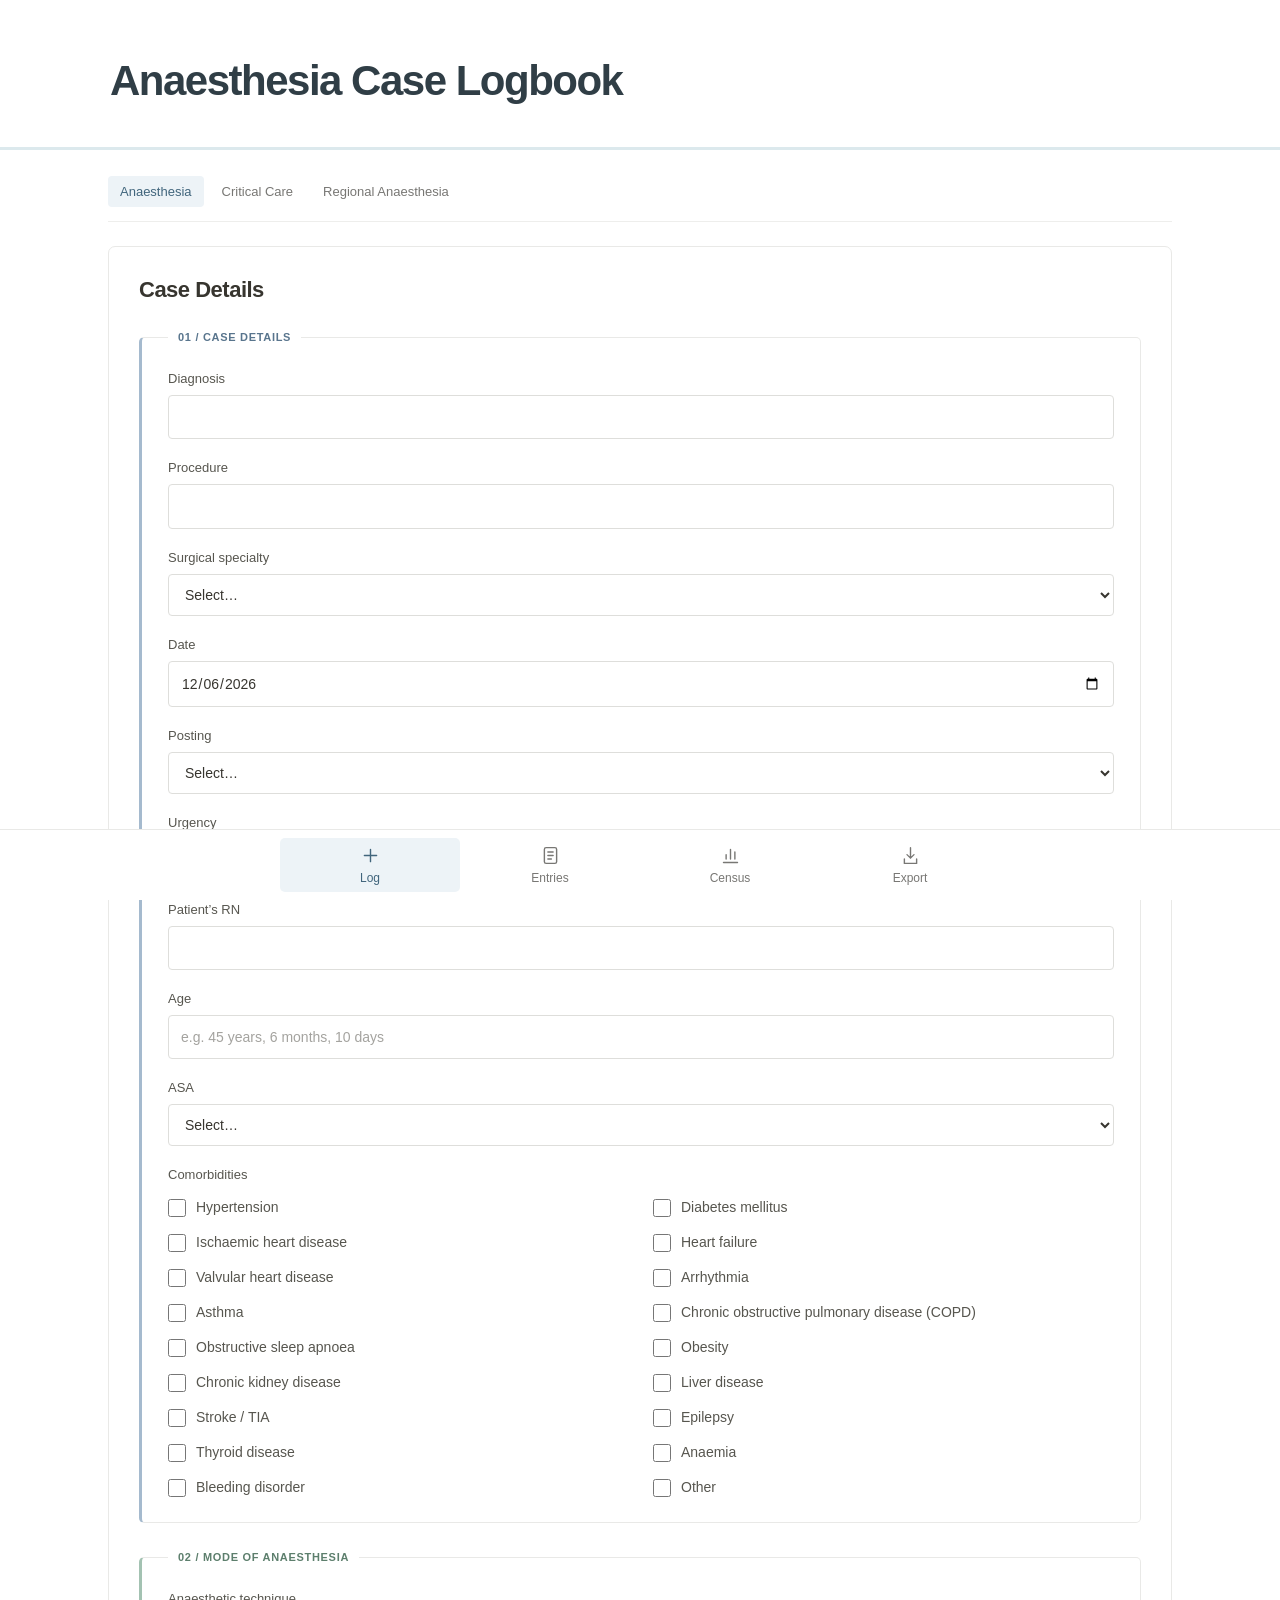
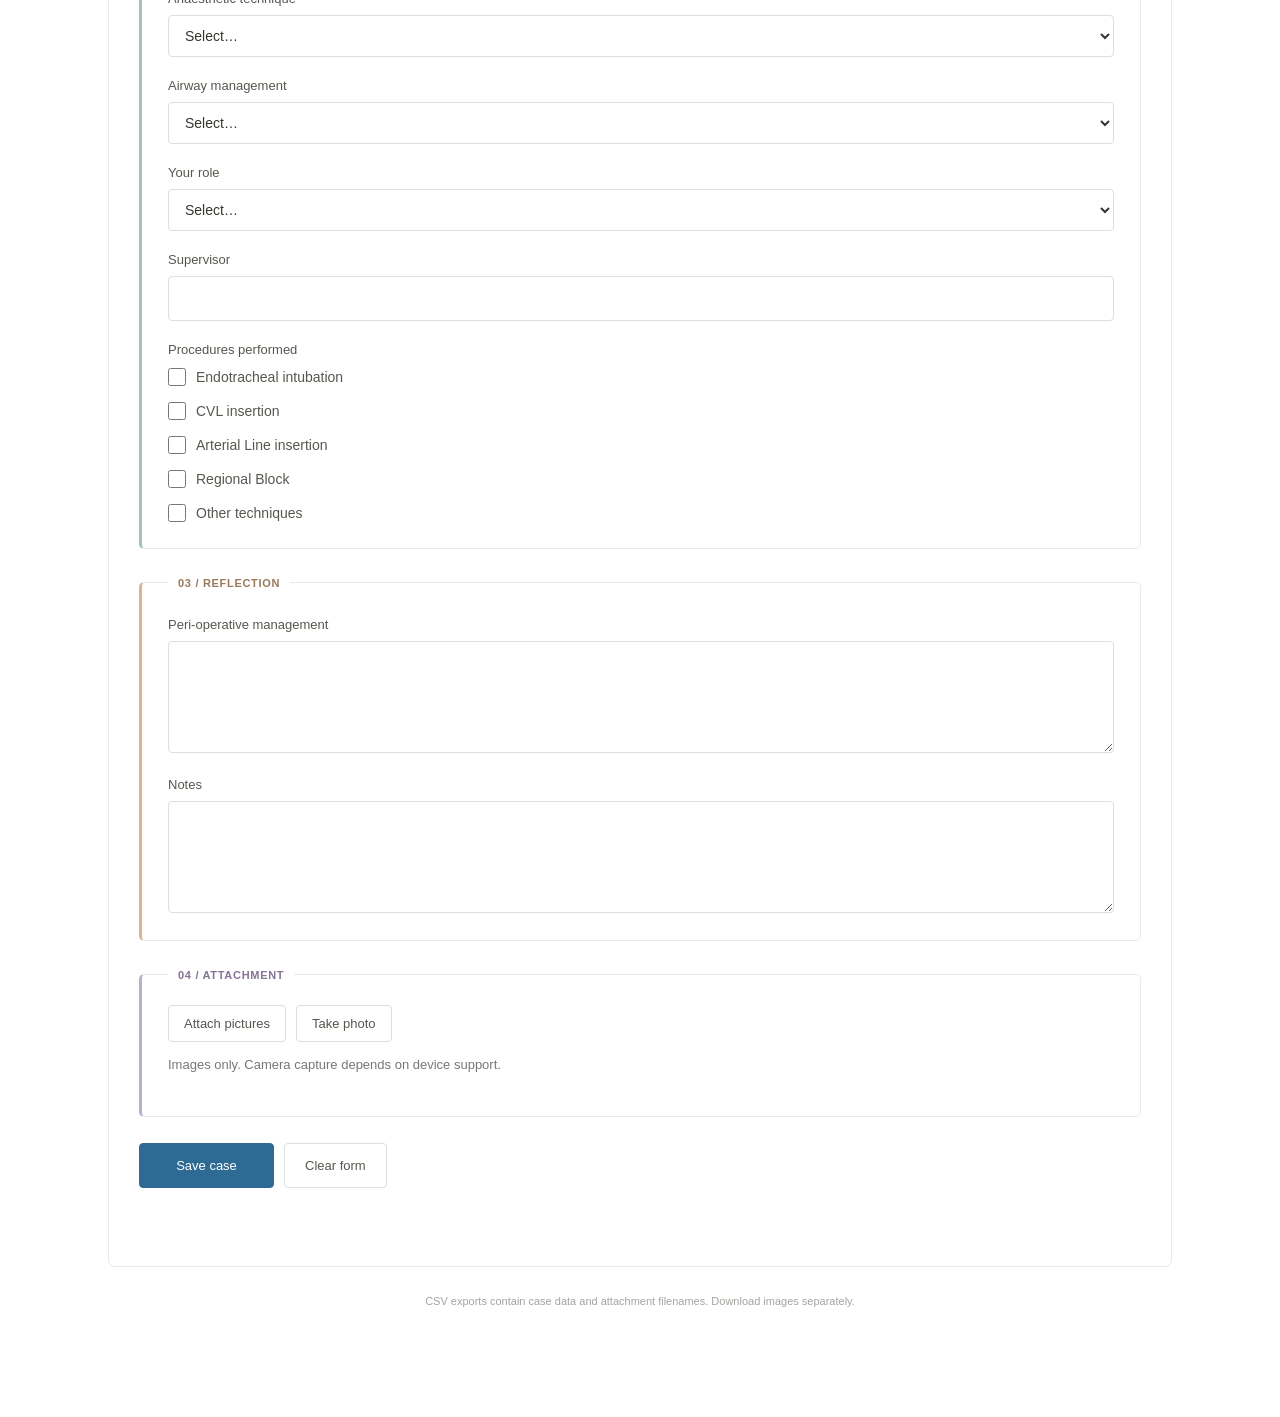
==== commit e2daccf7: "Replace homepage with Log, Entries, Census and Export bottom navigation" ====
--- a/index.html
+++ b/index.html
@@ -1 +1,14 @@
-<!doctype html><html lang="en"><head><meta charset="utf-8"><meta name="viewport" content="width=device-width, initial-scale=1"><title>Clinical Case Logbook</title><link rel="stylesheet" href="styles.css"></head><body><header><h1>Clinical Case Logbook</h1></header><main><nav class="page-nav" aria-label="Logbook pages"><a href="index.html" aria-current="page">Home</a><a href="anaesthesia.html">Anaesthesia</a><a href="critical-care.html">Critical Care</a><a href="regional-anaesthesia.html">Regional Anaesthesia</a></nav><section class="dashboard-intro"><h2>Your logbooks, at a glance</h2><p>Review your records or choose a logbook to enter a case.</p></section><div class="logbook-grid"><a class="panel logbook-card" href="anaesthesia.html"><h2>Anaesthesia</h2><p>Anaesthetic cases, techniques and reflections.</p><div class="record-count" id="anaesthesia-total">—</div><span>cases recorded</span><p class="muted" id="anaesthesia-month"></p><span class="card-link">Open logbook →</span></a><a class="panel logbook-card" href="critical-care.html"><h2>Critical Care</h2><p>ICU cases, interventions and procedures.</p><div class="record-count" id="critical-care-total">—</div><span>cases recorded</span><p class="muted" id="critical-care-month"></p><span class="card-link">Open logbook →</span></a><a class="panel logbook-card" href="regional-anaesthesia.html"><h2>Regional Anaesthesia</h2><p>A dedicated regional anaesthesia logbook.</p><span class="coming-soon">For future development</span><span class="card-link">View planned logbook</span></a></div><section class="panel dashboard-note"><h3>Across your devices</h3><p>Summaries reflect records saved on this device. Open each logbook and connect Google Drive to bring in records from your other devices. Anaesthesia and Critical Care have separate case histories, exports and backups.</p></section><p id="dashboard-status" role="status"></p><script src="dashboard.js"></script></main><footer>Personal clinical logbook</footer></body></html>+<!doctype html>
+<html lang="en">
+<head>
+  <meta charset="utf-8">
+  <meta name="viewport" content="width=device-width, initial-scale=1">
+  <title>Clinical Case Logbook</title>
+  <link rel="stylesheet" href="styles.css">
+  <script>
+    const section = ['log', 'entries', 'census', 'export'].includes(location.hash.slice(1)) ? location.hash : '#log';
+    location.replace('anaesthesia.html' + section);
+  </script>
+</head>
+<body><main><p><a href="anaesthesia.html#log">Open your logbook →</a></p></main></body>
+</html>
--- a/styles.css
+++ b/styles.css
@@ -38,3 +38,81 @@
 #drivepanel{margin-bottom:24px}#drivepanel h3{margin-bottom:8px}#drivepanel p{font-size:13px}#drivepanel summary{cursor:pointer;font-weight:600;color:#365b47}#drivepanel details{margin-top:14px}#drivepanel .notice details{padding:12px;background:white;border-radius:8px}#drivestatus{color:#28564f;overflow-wrap:anywhere}
 
 .page-nav{display:flex;gap:8px;flex-wrap:wrap;margin:0 0 26px}.page-nav a{padding:10px 14px;text-decoration:none;border-radius:8px;color:#365b47;background:#e5eee8;font-weight:600;font-size:13px}.page-nav a[aria-current="page"]{background:#28694e;color:white}.logbook-grid{display:grid;grid-template-columns:repeat(3,minmax(0,1fr));gap:20px;margin:26px 0}.logbook-card{display:flex;flex-direction:column;color:inherit;text-decoration:none;min-height:280px;transition:transform .15s,border-color .15s}.logbook-card:hover{transform:translateY(-3px);border-color:#83aa94}.logbook-card h2{font-size:24px}.logbook-card .record-count{font-size:48px;font-weight:650;color:#204e40;margin-top:auto}.logbook-card .card-link{margin-top:22px;font-weight:650;color:#28694e}.coming-soon{font-size:11px;text-transform:uppercase;letter-spacing:1px;color:#70867a}.dashboard-intro{margin:30px 0}.dashboard-intro h2{font-size:28px}.dashboard-note{margin-top:24px}.dashboard-note p{margin:0}.icu-stats{grid-template-columns:repeat(3,minmax(0,1fr))}@media(max-width:800px){.logbook-grid{grid-template-columns:1fr}.logbook-card{min-height:230px}}
+
+
+/* White logbook theme with soft colour accents */
+:root{font-family:-apple-system,BlinkMacSystemFont,'Segoe UI',Helvetica,Arial,sans-serif;color:#37352f;background:#fff;font-size:15px}
+body{background:#fff;color:#37352f}
+header{background:#fff;min-height:150px;border-bottom:1px solid #e9e9e7;box-shadow:none;padding-top:48px;padding-bottom:32px}
+header h1{font-family:inherit;color:#37352f;font-weight:700;letter-spacing:-1.5px;font-size:clamp(30px,3.8vw,42px)}
+h2,h3,legend{font-family:inherit}
+main{margin-top:26px}
+.panel{background:#fff;border:1px solid #e9e9e7;border-radius:7px;box-shadow:none}
+.panel h3{color:#37352f;letter-spacing:-.5px;font-weight:650;font-size:22px}
+.page-nav{gap:6px;padding-bottom:14px;border-bottom:1px solid #eeeeec;margin-bottom:24px}
+.page-nav a{background:transparent;color:#787774;border:0;border-radius:4px;padding:8px 12px;font-weight:500}
+.page-nav a[aria-current=page]{background:#f1f1ef;color:#37352f;box-shadow:none}
+.page-nav a:hover{background:#f7f7f5;color:#37352f}
+.stat{background:#fff;border:1px solid #e9e9e7;border-radius:6px;box-shadow:none;padding:20px 22px}
+.stat:before{display:none}.stat span{color:#787774;font-size:10px;letter-spacing:.8px;font-weight:600}.stat strong{font-family:inherit;color:#37352f;font-size:34px;font-weight:600;letter-spacing:-1px}
+#drivepanel{background:#fbfbfa;border-color:#e9e9e7}#drivepanel h3{color:#57564f;font-size:18px}#drivepanel summary{color:#57564f;font-weight:500}#drivestatus{color:#787774}
+#form>fieldset{background:#fff;border:1px solid #e9e9e7;border-radius:5px;padding:24px 26px;margin-top:28px}
+#form>fieldset>legend{background:#fff;color:#787774;font-size:11px;font-weight:600;letter-spacing:.7px;padding:0 10px}
+.fields>div>label,.fieldlabel{color:#57564f;font-size:13px;font-weight:500;letter-spacing:0}
+input,select,textarea{font-family:inherit;color:#37352f;background:#fff;border:1px solid #dededb;border-radius:4px;padding:11px 12px;box-shadow:none;font-size:14px}
+input::placeholder,textarea::placeholder{color:#a4a39f}input:focus,select:focus,textarea:focus{border-color:#9db8cd;box-shadow:0 0 0 2px #eaf2f8;outline:none}
+button,.button{background:#37352f;color:#fff;border:1px solid #37352f;border-radius:4px;box-shadow:none;font-size:13px;font-weight:500;padding:10px 15px;transition:background .12s}
+button:hover,.button:hover{background:#504e48}.secondary{background:#fff;border-color:#dededb;color:#57564f}.secondary:hover{background:#f5f5f3}
+#save{background:#2d6a94;border-color:#2d6a94}#save:hover{background:#255a7e}#status{color:#2d6a94}
+.choice{font-size:14px;color:#57564f;font-weight:400}.choice input{accent-color:#787774;border-radius:3px}
+.muted,p{color:#787774}.case{border-color:#ebebe8}.case .case-detail{color:#57564f;font-size:15px;line-height:1.6}.case .case-operation{color:#37352f;font-weight:650}.case .case-meta .muted{color:#9b9a97;font-size:12px}
+.tag,.case .tag{background:#f1f1ef;border:0;color:#66655e;border-radius:3px;padding:4px 8px;font-size:11px}
+.case button{font-size:12px;border-radius:4px;padding:7px 11px}.case button[data-delete]{background:#fff;color:#9b6c64;border-color:#e7dfdc}.case button[data-delete]:hover{background:#fbf4f2}
+.report{border-color:#e9e9e7}.report h3{color:#37352f;font-size:18px}.specialty-summary{border-color:#eeeeeb}.specialty-summary>summary{color:#57564f;font-weight:500}.specialty-summary .specialty-count{color:#9b9a97;font-weight:400;font-size:12px}
+.specialty-summary table{margin-top:12px}th{background:#f7f7f5;color:#787774;font-size:10px;font-weight:500;letter-spacing:.6px}td,th{border-color:#ecece9;padding:12px 14px}td{color:#57564f}
+.empty{background:#fafaf9;border:1px dashed #e3e3df;border-radius:4px;color:#9b9a97}.attachmentcard{background:#fff;border-color:#e9e9e7;border-radius:4px}.attachmentcard img{background:#f7f7f5}.attachmentcard p{color:#787774}
+.filters input{background:#fff}.logbook-card{border-radius:6px}.logbook-card:hover{border-color:#bbbcb7;transform:translateY(-2px)}.logbook-card .record-count{color:#37352f}.logbook-card .card-link{color:#787774}.coming-soon{color:#9b9a97}
+footer{color:#a4a39f}
+button:focus-visible,a:focus-visible,summary:focus-visible{outline:2px solid #9db8cd;outline-offset:3px}
+@media(max-width:650px){header{min-height:130px;padding-top:32px}.panel{border-radius:5px}#form>fieldset{padding:20px 16px}.stat{padding:18px 16px}.stat strong{font-size:30px}}
+/* Restrained colour accents on the white foundation */
+header{border-bottom:3px solid #dce9ed}
+header h1{color:#303e46}
+.page-nav a[aria-current=page]{background:#edf3f7;color:#41657c}
+.page-nav a:hover{background:#f1f5f7;color:#41657c}
+.stat:before{display:block;height:3px;background:#a6bacd}
+.stat:nth-child(1){background:#fafcff}.stat:nth-child(1) strong{color:#476584}
+.stat:nth-child(2){background:#fafdfb}.stat:nth-child(2):before{background:#9dc3b2}.stat:nth-child(2) strong{color:#4d7c66}
+.stat:nth-child(3){background:#fffcf9}.stat:nth-child(3):before{background:#ddbc99}.stat:nth-child(3) strong{color:#a0784d}
+.stat:nth-child(4){background:#fcfbff}.stat:nth-child(4):before{background:#bfb0d4}.stat:nth-child(4) strong{color:#806b9c}
+.stat:nth-child(5){background:#fffafb}.stat:nth-child(5):before{background:#d7acb8}.stat:nth-child(5) strong{color:#a77585}
+#drivepanel{background:#fafcfd;border-color:#e3eaf0}#drivepanel h3,#drivepanel summary{color:#547286}
+#form>fieldset{border-left:3px solid #a5bace}
+#form>fieldset>legend{color:#59758d}
+#form>fieldset:nth-child(2){border-left-color:#a3c2b2}#form>fieldset:nth-child(2)>legend{color:#5d7f6d}
+#form>fieldset:nth-child(3){border-left-color:#d8b695}#form>fieldset:nth-child(3)>legend{color:#9a7959}
+#form>fieldset:nth-child(4){border-left-color:#bcadd0}#form>fieldset:nth-child(4)>legend{color:#857398}
+.choice input{accent-color:#66869d}
+.tag,.case .tag{background:#edf2f7;color:#5d7691}
+.case:nth-child(3n+2) .tag{background:#eef5ef;color:#63806a}
+.case:nth-child(3n) .tag{background:#f5eff7;color:#8b7495}
+.specialty-summary>summary{color:#58748a}
+.specialty-summary:nth-child(3n+2)>summary{color:#64816e}
+.specialty-summary:nth-child(3n)>summary{color:#8b7597}
+.report h3{color:#455a68}th{background:#f4f7f9;color:#72828e}
+.case button[data-edit]{background:#f7fafd;border-color:#dce5ec;color:#55728a}
+.logbook-card:nth-child(1){border-top:3px solid #a5bace}.logbook-card:nth-child(2){border-top:3px solid #a3c2b2}.logbook-card:nth-child(3){border-top:3px solid #d8b695}
+
+/* Persistent sections, using the existing white theme and soft blue accents. */
+body:has(.bottom-nav){padding-bottom:calc(82px + env(safe-area-inset-bottom,0px))}
+.bottom-nav{position:fixed;bottom:0;left:0;right:0;z-index:20;display:grid;grid-template-columns:repeat(4,minmax(0,1fr));padding:8px max(16px,calc((100vw - 720px)/2)) calc(8px + env(safe-area-inset-bottom,0px));background:#fff;border-top:1px solid #e9e9e7}
+.bottom-nav a{display:flex;flex-direction:column;align-items:center;justify-content:center;gap:5px;min-height:54px;padding:7px 10px;border-radius:5px;color:#787774;text-decoration:none;font-size:12px;font-weight:500}
+.bottom-nav svg{width:21px;height:21px;flex-shrink:0}
+.bottom-nav a:hover{background:#f7f7f5;color:#37352f}
+.bottom-nav a[aria-current=page]{background:#edf3f7;color:#41657c}
+.logbook-view>h2,.logbook-view .panel>h2{font-size:24px;font-weight:650;letter-spacing:-.5px;margin:0 0 14px;color:#37352f}
+.logbook-view .report{border:0;padding-top:0;margin-top:0}
+.export-panel{margin-bottom:24px}
+.export-panel .intro{margin:0}
+.text-link{color:#547286;font-size:13px;text-underline-offset:3px}
+@media(max-width:450px){.bottom-nav{padding-left:10px;padding-right:10px}.bottom-nav a{padding-left:5px;padding-right:5px}}
